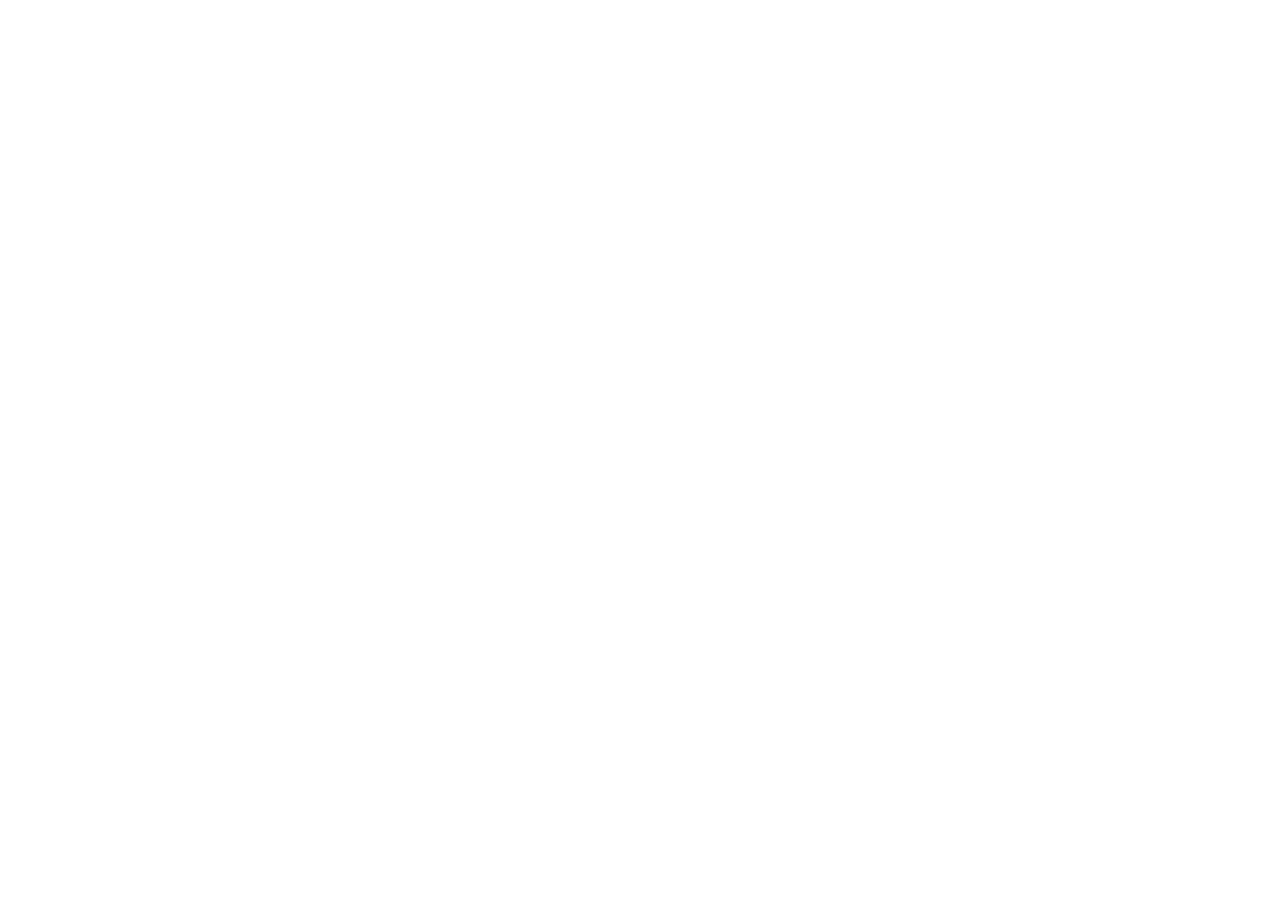
==== index.html @ 4332d3eb "first commit" ====
<!DOCTYPE html>
<html lang="en">
<head>
    <meta charset="UTF-8">
    <meta name="viewport" content="width=device-width, initial-scale=1.0">
    <meta http-equiv="X-UA-Compatible" content="ie=edge">
    <title>GitHub</title>
</head>
<body>
    
</body>
</html>
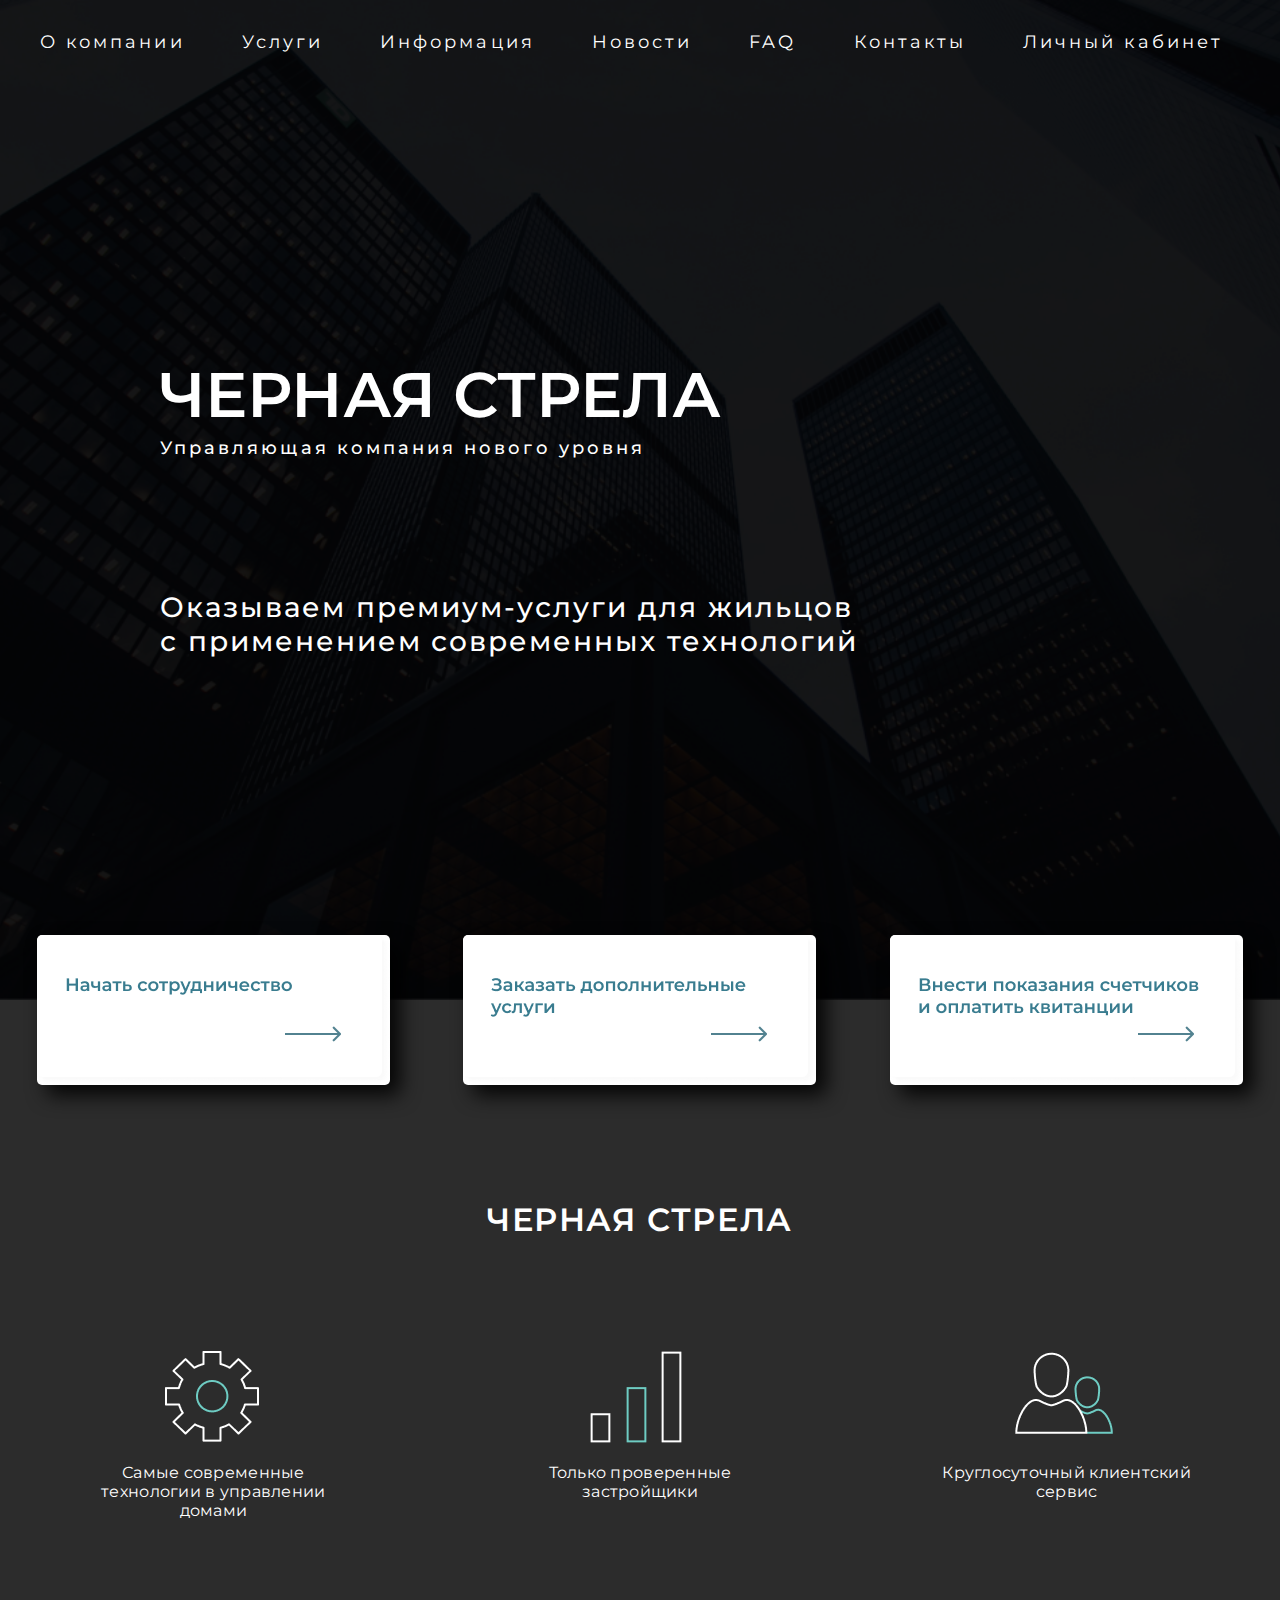
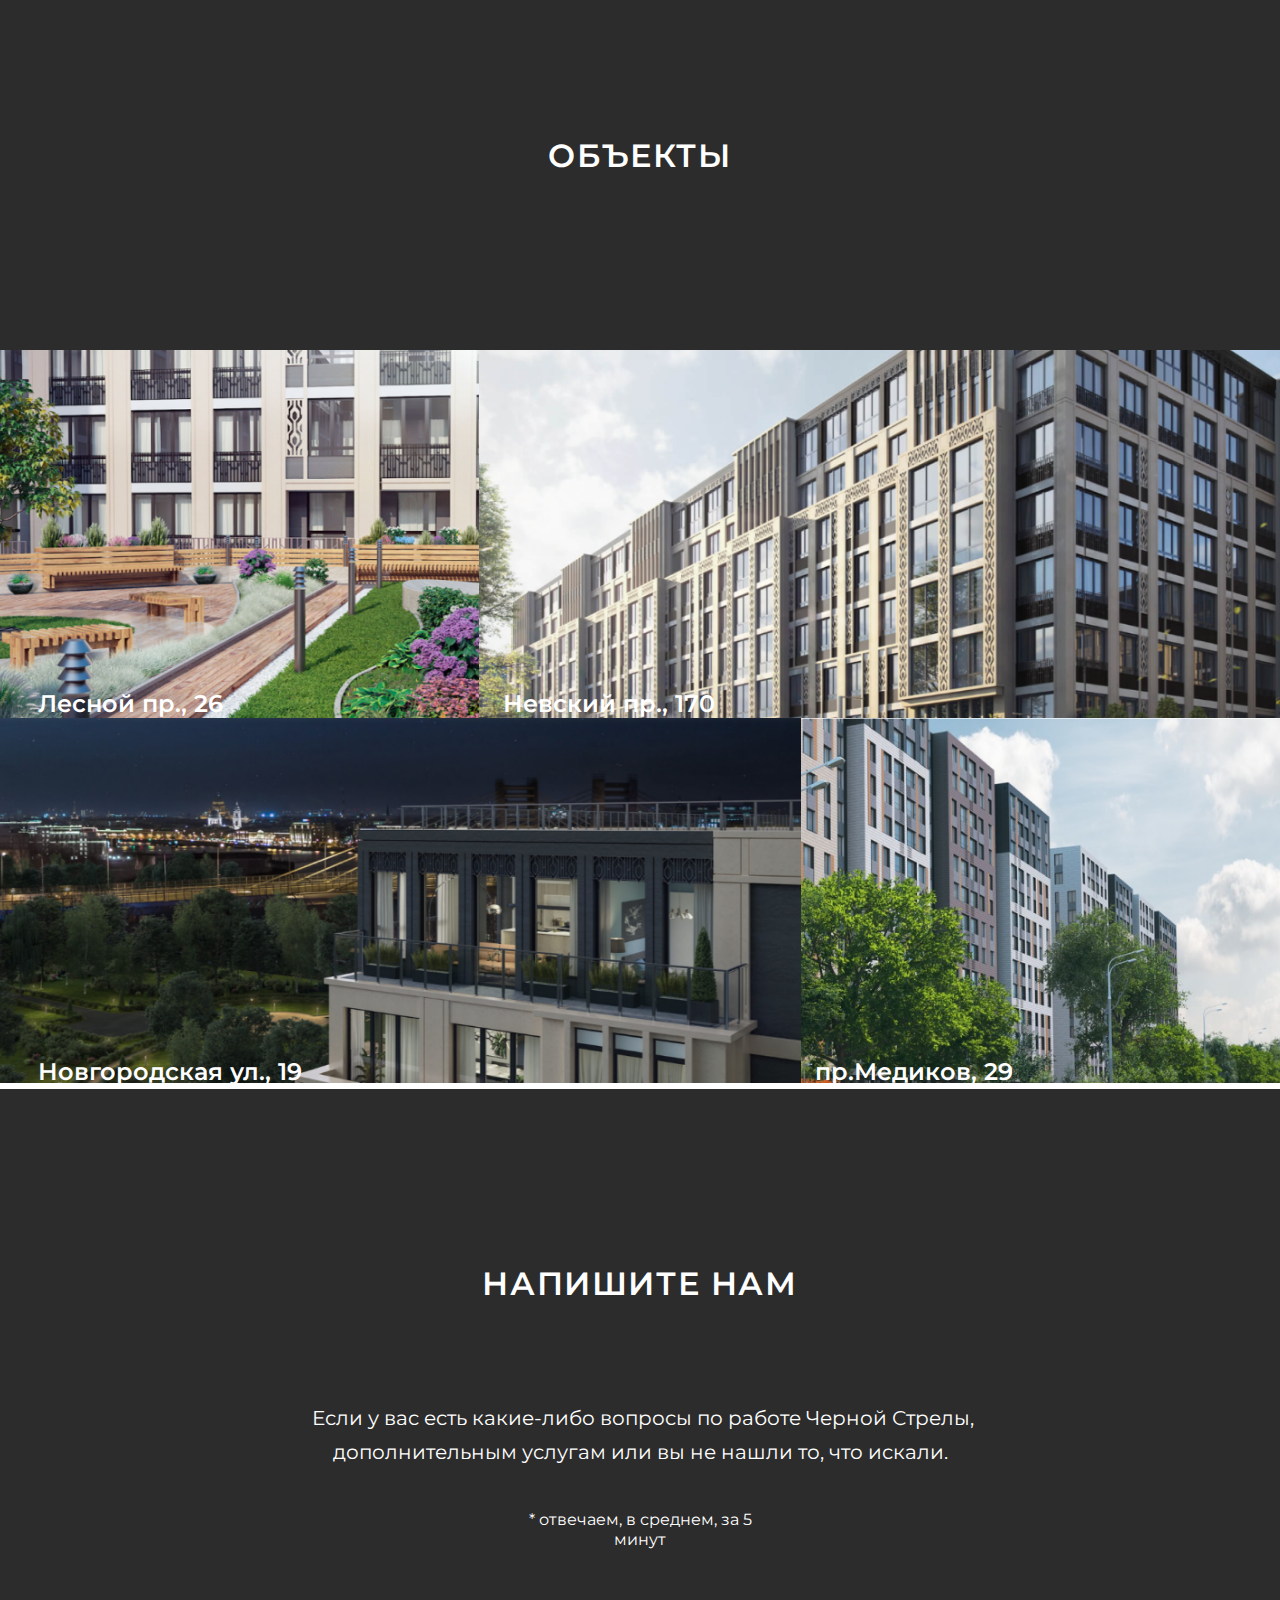
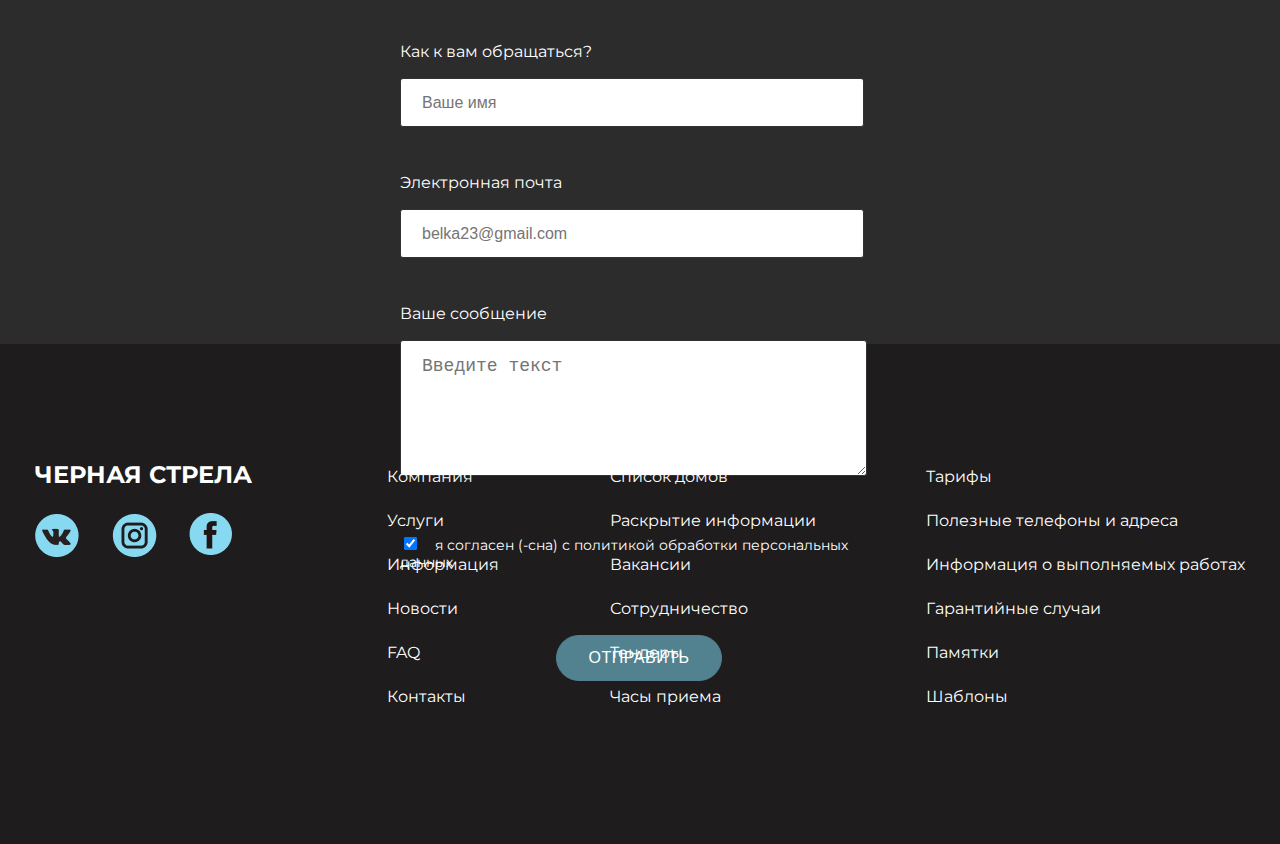
==== commit 7433917f: "7commit" ====
--- a/index.html
+++ b/index.html
@@ -1,12 +1,169 @@
 <!DOCTYPE html>
 <html lang="en">
 <head>
-    <meta charset="UTF-8">
-    <meta name="viewport" content="width=device-width, initial-scale=1.0">
-    <meta http-equiv="X-UA-Compatible" content="ie=edge">
-    <title>GitHub</title>
+	<meta charset="UTF-8">
+	<title>Black Arrow</title>
+	<link rel="stylesheet" href="css/main.css">
+	<link href="https://fonts.googleapis.com/css?family=Montserrat&display=swap" rel="stylesheet">
 </head>
 <body>
-    
+	<header>
+		<div class="darkview">	
+		<div class="wrapper">
+			<div class="top_row">	
+		<nav>
+			<ul class="navigate">
+				<li><a href="">О компании</a></li>
+				<li><a href="">Услуги</a></li>
+				<li><a href="">Информация</a></li>
+				<li><a href="">Новости</a></li>
+				<li><a href="">FAQ</a></li>
+				<li><a href="">Контакты</a></li>
+				<li><a href="">Личный кабинет</a></li>
+			</ul>
+		</nav>
+		   </div>
+		   <div class="main_info">
+		   <div class="heading">
+		   	<h1>черная стрела</h1>
+		   	<p>Управляющая компания нового уровня</p>
+		   </div>
+		   <div class="string">
+		   	<p>Оказываем премиум-услуги для жильцов <br>с применением современных технологий</p>
+		   </div>
+		   </div>
+        </div>
+        </div>
+	</header>
+	<div class="baseinfo">
+			    <div class="blockwrapp"> 		
+				<div class="infoblock">
+					<div class="box"><img src="img/pl 1.1.png" alt=""></div>
+				</div>
+				<div class="infoblock">
+					<div class="box"><img src="img/pl 1.2.png" alt=""></div>
+				</div>
+				<div class="infoblock">
+					<div class="box"><img src="img/pl 1.3.png" alt=""></div>
+				</div>
+				</div>
+		</div>
+    <section id="head_top">
+		<div class="wrapper">
+		<div class="info">
+			<h2>Черная стрела</h2>
+		</div>
+		<div class="icon">
+			<div class="icon_item">
+				<img src="img/tech.png" alt="">	
+			</div>
+			<div class="icon_item">
+				<img src="img/bar-graph.png" alt="">
+			</div>
+			<div class="icon_item">
+				<img src="img/friends-front.png" alt="">
+			</div>
+			</div>
+			<div class="row">
+			<div class="row_item">
+			<p>Самые современные технологии в управлении домами</p>
+			</div>
+			<div class="row_item">
+			<p>Только проверенные застройщики</p>
+			</div>
+			<div class="row_item">
+			<p>Круглосуточный клиентский сервис</p>
+			</div>
+		    </div>
+		 <div class="info">
+			<h2>Объекты</h2>
+		</div>
+		</div>
+	</section>
+	<section>
+
+			<div class="objecs_item">
+		<div class="objects">
+			<div class="small"><img src="img/1.png" alt=""></div>
+			<div class="big"><img src="img/2.png" alt=""></div>
+			<div class="big"><img src="img/3.png" alt=""></div>
+			<div class="small"><img src="img/4.png" alt=""></div>
+		</div>
+		<div class="objects_row">		
+			<p class="obj_item_1"><a href="#">Лесной пр., 26</a></p>
+			<p class="obj_item_2"><a href="#">Невский пр., 170</a></p>
+			<p class="obj_item_2"><a href="#">Новгородская ул., 19</a></p>
+		    <p class="obj_item_1"><a href="#">пр.Медиков, 29</a></p>
+		</div>
+		    </div>
+		 	
+	</section>
+     <section>
+     	<div class="form">
+     	<div class="info_form">
+			<h2>Напишите нам</h2>
+		</div>
+		<div class="string_form">
+			<p>Если у вас есть какие-либо вопросы по работе Черной Стрелы, дополнительным услугам или вы не нашли то, что искали.</p>
+		</div>
+		<div class="string_form_row">
+			<p>* отвечаем, в среднем, за 5 минут</p>
+		</div>
+		    <div class="formaction">
+     		<form action="">
+     		<p class="form_row">Как к вам обращаться?</p>	
+            <p><input type="login" placeholder="Ваше имя " class="form_input"></p>
+            <p class="form_row">Электронная почта</p>	
+            <p><input type="email" name="e_mail" placeholder="belka23@gmail.com" class="form_input"></p>
+            <p class="form_row">Ваше сообщение</p>
+            <p class="text_row"><textarea name="text" id="area " placeholder="Введите текст" cols="" rows=""></textarea> </p>
+             <p class="check_row"><input type="checkbox" checked name=""><span>я согласен (-сна) с политикой обработки персональных данных</span></p>
+             <p class="btn"><button><span>ОТПРАВИТЬ</span></button></p>
+     		</form>
+     		</div>
+     	</div>
+     </section>
+     <footer class="footer">
+     	<div class="left_sidebar">
+     		<div class="info_ft">
+			<h3>Черная стрела</h3>
+		    </div>
+            <div class="img_row">
+            	<img src="img/social.png" alt="">
+            </div>
+     	</div>
+        <div class="list_info">
+        	<ul>
+        		<li><a href="#">Компания</li></a>
+        		<li><a href="#">Услуги</li></a>
+        		<li><a href="#">Информация</li></a>
+        		<li><a href="#">Новости</li></a>
+        		<li><a href="#">FAQ</li></a>
+        		<li><a href="#">Контакты</li></a>
+        	</ul>
+        </div>
+        <div class="list_info">
+        	<ul>
+        		<li><a href="#">Список домов</li></a>
+        		<li><a href="#">Раскрытие информации</li></a>
+        		<li><a href="#">Вакансии </li></a>
+        		<li><a href="#">Сотрудничество</li></a>
+        		<li><a href="#">Тендеры</li></a>
+        		<li><a href="#">Часы приема</li></a>
+        	</ul>
+        </div>
+        <div class="list_info">
+        	<ul>
+        		<li><a href="#">Тарифы</li></a>
+        		<li><a href="#">Полезные телефоны и адреса</li></a>
+        		<li><a href="#">Информация о выполняемых работах</li></a>
+        		<li><a href="#">Гарантийные случаи</li></a>
+        		<li><a href="#">Памятки</li></a>
+        		<li><a href="#">Шаблоны</li></a>
+        	</ul>
+        </div>
+       
+
+     </footer>
 </body>
 </html>--- a/css/main.css
+++ b/css/main.css
@@ -0,0 +1,395 @@
+body {
+	padding: 0;
+	margin: 0;
+	font-family: Montserrat;
+}
+* {
+	box-sizing: border-box;
+}
+ header {
+	background: url( ../img/bgr1.png) no-repeat center top / cover;
+	padding-bottom: ; 
+
+}
+
+.darkview {
+	width: 100%;
+	height: 1000px;
+	background-color: rgba( 0,0, 0, .73);
+	z-index: 10000;
+}
+
+.wrapper {
+    width: 100%;
+	height: 950px;
+	z-index: -10;
+}
+
+.top_row {
+    width: 100%;
+	height: 20px;
+	padding-top: 15px;
+
+}
+.navigate {
+    display: flex; 
+
+}
+.navigate ul {
+
+}
+
+.navigate li {
+	float: left;
+	flex: auto;
+	list-style: none;
+}
+.navigate a {
+	color: #fff;
+	text-decoration: none;
+	font-size: 18px;
+	letter-spacing: 0.17em;
+}
+.navigate a:hover {
+	color: #87D9F1;
+}
+.main_info {
+	width: 990px;
+	padding-left: 160px;
+}
+.heading {
+	width: 100%;
+	height: 50px;
+	float: ;
+	margin-top: 350px;
+}
+ .heading h1 {
+	color: #fff;
+	font-style: normal;
+    font-weight: 600;
+    font-size: 63px;
+    line-height: 50px;
+    text-transform: uppercase;
+}
+.heading p {
+	color: #fff;
+	font-style: normal;
+    font-weight: 500;
+    font-size: 18px;
+    line-height: 22px;
+    margin-top: -25px;
+    letter-spacing: .17em;
+    
+}
+.string {
+    width: 100%;
+	float: ;
+	margin-top: 170px;
+}
+.string p {
+	color: #fff;
+	font-style: normal;
+    font-weight: 500;
+    font-size: 28px;
+    line-height: 34px;
+    letter-spacing: 0.07em;
+}
+#head_top {
+	background: #2c2c2c;
+}
+.info {
+	padding-top: 200px;
+	padding-bottom: 17px;
+}
+.info h2 {
+   color: #fff;
+   font-style: normal;
+   text-align: center;
+   font-weight: 600;
+   font-size: 32px;
+   line-height: 39px;
+   letter-spacing: 0.05em;
+   text-transform: uppercase;
+   margin: 0;
+}
+.icon, .row{
+	display: flex;	
+}
+.icon {
+	padding-top: 95px;
+	justify-content: space-around;
+}
+.row {
+	 justify-content: space-around;
+}
+
+.row_item p {
+	color: #fff;
+	text-align: center;
+	width: 260px;
+	letter-spacing: 0.017em;
+
+}
+
+.baseinfo {
+	width: 100%;
+	position: relative;	 
+}
+
+.blockwrapp {
+    width: 100%;
+    position: absolute;
+    top: -65px;
+    display: flex;
+    justify-content: space-around;
+    
+    
+}
+.infoblock {
+	width: 353px;
+	height: 150px;
+	box-shadow: 10px 10px 20px rgba(0,0,0,0.9);
+	background-color: #fff;
+	border-radius: 5px;
+    align-self: ;	
+}
+.box {
+	 flex: 1;
+     align-items:;	
+}
+.dark {
+	width: 100%;
+	height: ;
+	background-color: rgba( 0,0, 0, .63);
+	z-index: 20000;
+}
+.objecs_item{
+	width: 100%;
+	height: 100%;
+}
+.objects {
+    width: 100%;
+    display: flex;
+    flex-wrap: wrap;
+}
+.objects > div > img {
+	width: 100%;
+	height: 100%;
+    object-fit: cover;
+    
+}
+.objects > .small {
+	flex: 1 1 37.45%;
+}
+.objects > .big {
+	flex: 1 1 62.55%;
+}
+.objects_row {
+	margin-top: -32%;
+	margin-left: 3%;
+	display: flex;
+    flex-wrap: wrap;
+
+}
+.objects_row  > p {
+	margin-bottom: 26%;
+}
+.objects_row > .obj_item_1 {
+	flex: 1 1 37.45%;  
+
+}
+.objects_row > .obj_item_2 {
+	flex: 1 1 62.55%;    
+}
+.obj_item_1 a {
+	color: #fff;
+	font-style: normal;
+    font-weight: 600;
+    font-size: 24px;
+	text-decoration: none;
+
+}
+.obj_item_2 a {
+	color: #fff;
+	font-style: normal;
+    font-weight: 600;
+    font-size: 24px;
+	text-decoration: none;
+
+}
+.obj_item_1 a:hover {
+	color: #87D9F1;
+	font-size: 32px;
+}
+.obj_item_2 a:hover {
+	color: #87D9F1;
+	font-size: 32px;
+}
+.form {
+	margin-top: -25%;
+	width: 100%;
+	height: 95vh;
+	background-color: #2c2c2c;
+}
+.info_form {
+    padding-top: 175px;
+
+}
+.info_form h2 {
+   color: #fff;
+   font-style: normal;
+   text-align: center;
+   font-weight: 600;
+   font-size: 32px;
+   line-height: 39px;
+   letter-spacing: 0.05em;
+   text-transform: uppercase;
+   margin: 0;
+}
+.string_form {
+ width: 760px;
+ padding-top: 78px;
+ text-align: center;
+ text-indent: 5px;
+ margin: 0 auto;
+}
+.string_form p {
+  color: #fff;
+  font-style: normal;
+  font-size: 20px;
+  line-height: 34px; 
+} 
+.string_form_row {
+  width: 266px;	
+  padding-top: 5px;
+  text-align: center;
+  margin: 0 auto;
+}
+.string_form_row p {
+  color: #fff;
+  font-style: normal;
+  font-weight: normal;
+  font-size: 16px;
+  line-height: 20px;
+}
+.formaction {
+	width: 480px;
+	margin: 0 auto;
+	margin-top: 62px;
+}
+.form_input {
+	width: 464px; 
+	height: 49px;
+	background: #fff;
+    border: 1px solid #323232;
+    box-sizing: border-box;
+    border-radius: 3px;
+}
+.form_row {
+	padding-top: 30px;
+	color: #fff;
+	font-style: normal;
+    font-weight: normal;
+    font-size: 16px;
+    line-height: 20px;
+}
+.check_row {
+	padding-top: 38px;
+	color: #fff;
+	font-style: normal;
+    font-weight: normal;
+    font-size: 14px;
+    line-height: 17px;
+
+}
+.check_row span { 
+	padding-left: 15px;
+ }
+ input[placeholder] {
+ 	color: #828282;
+ 	padding-left: 21px;
+ 	font-style: normal;
+    font-weight: normal;
+    font-size: 16px;
+    line-height: 20px
+ }
+ textarea {
+ 	width: 467px;
+ 	height: 136px;
+ 	background: #fff;
+    border: 1px solid #323232;
+    box-sizing: border-box;
+    border-radius: 3px;
+ }
+  textarea[placeholder] {
+    color: #828282;
+ 	padding-left: 21px;
+ 	padding-top: 15px;
+ 	font-style: normal;
+    font-weight: normal;
+    font-size: 18px;
+    line-height: 20px;
+
+  }
+ .btn {
+ 	width: 168px;
+ 	margin-left: auto;
+ 	margin-right: auto;
+	margin-top: 64px;
+
+ }
+ button {
+ 	width: 166px;
+    height: 46px;
+    background: #528290;
+    border: 1px solid #528290;
+    border-radius: 30px;
+
+   }
+button > span {
+	color: #fff;
+	font-style: normal;
+    font-weight: normal;
+    font-size: 16px;
+    line-height: 20px;
+    letter-spacing: 0.03em;
+}
+.footer {
+	margin-top: px;
+	width: 100%;
+	height: 500px;
+	background-color: #1e1c1c;
+	display: flex;
+	justify-content: space-around;
+}
+.left_sidebar {
+    margin-top: 92px;
+}
+.
+.info_ft {
+
+}
+.info_ft h3 {
+	color: #fff;
+	font-style: normal;
+    font-weight: bold;
+    font-size: 24px;
+    line-height: 29px;
+    align-items: center;
+    text-transform: uppercase;
+}
+.list_info {
+	margin-top: 105px;
+}
+.list_info li {
+	list-style: none;
+	padding-bottom: 20px;
+}
+.list_info li a {
+	color: #fff;
+	font-style: normal;
+    font-weight: normal;
+    font-size: 16px;
+    line-height: 24px;
+    text-decoration: none;
+}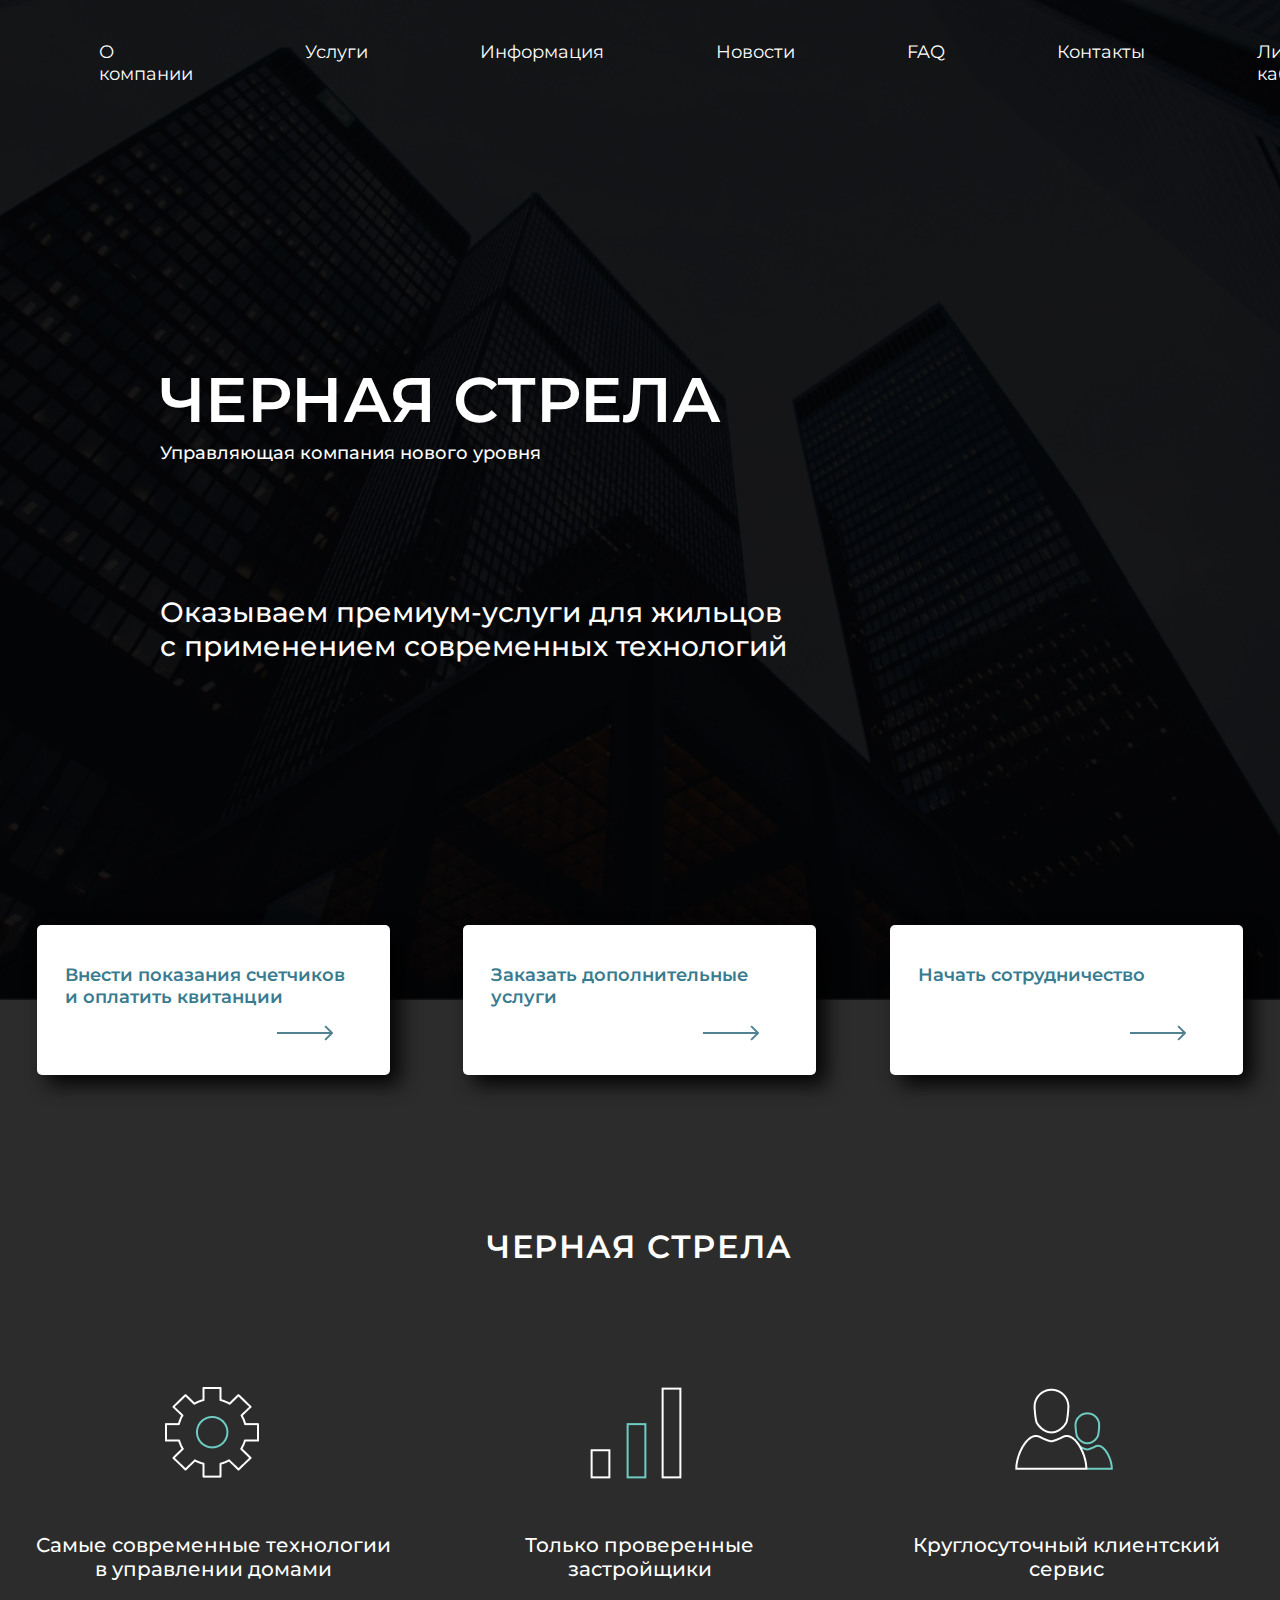
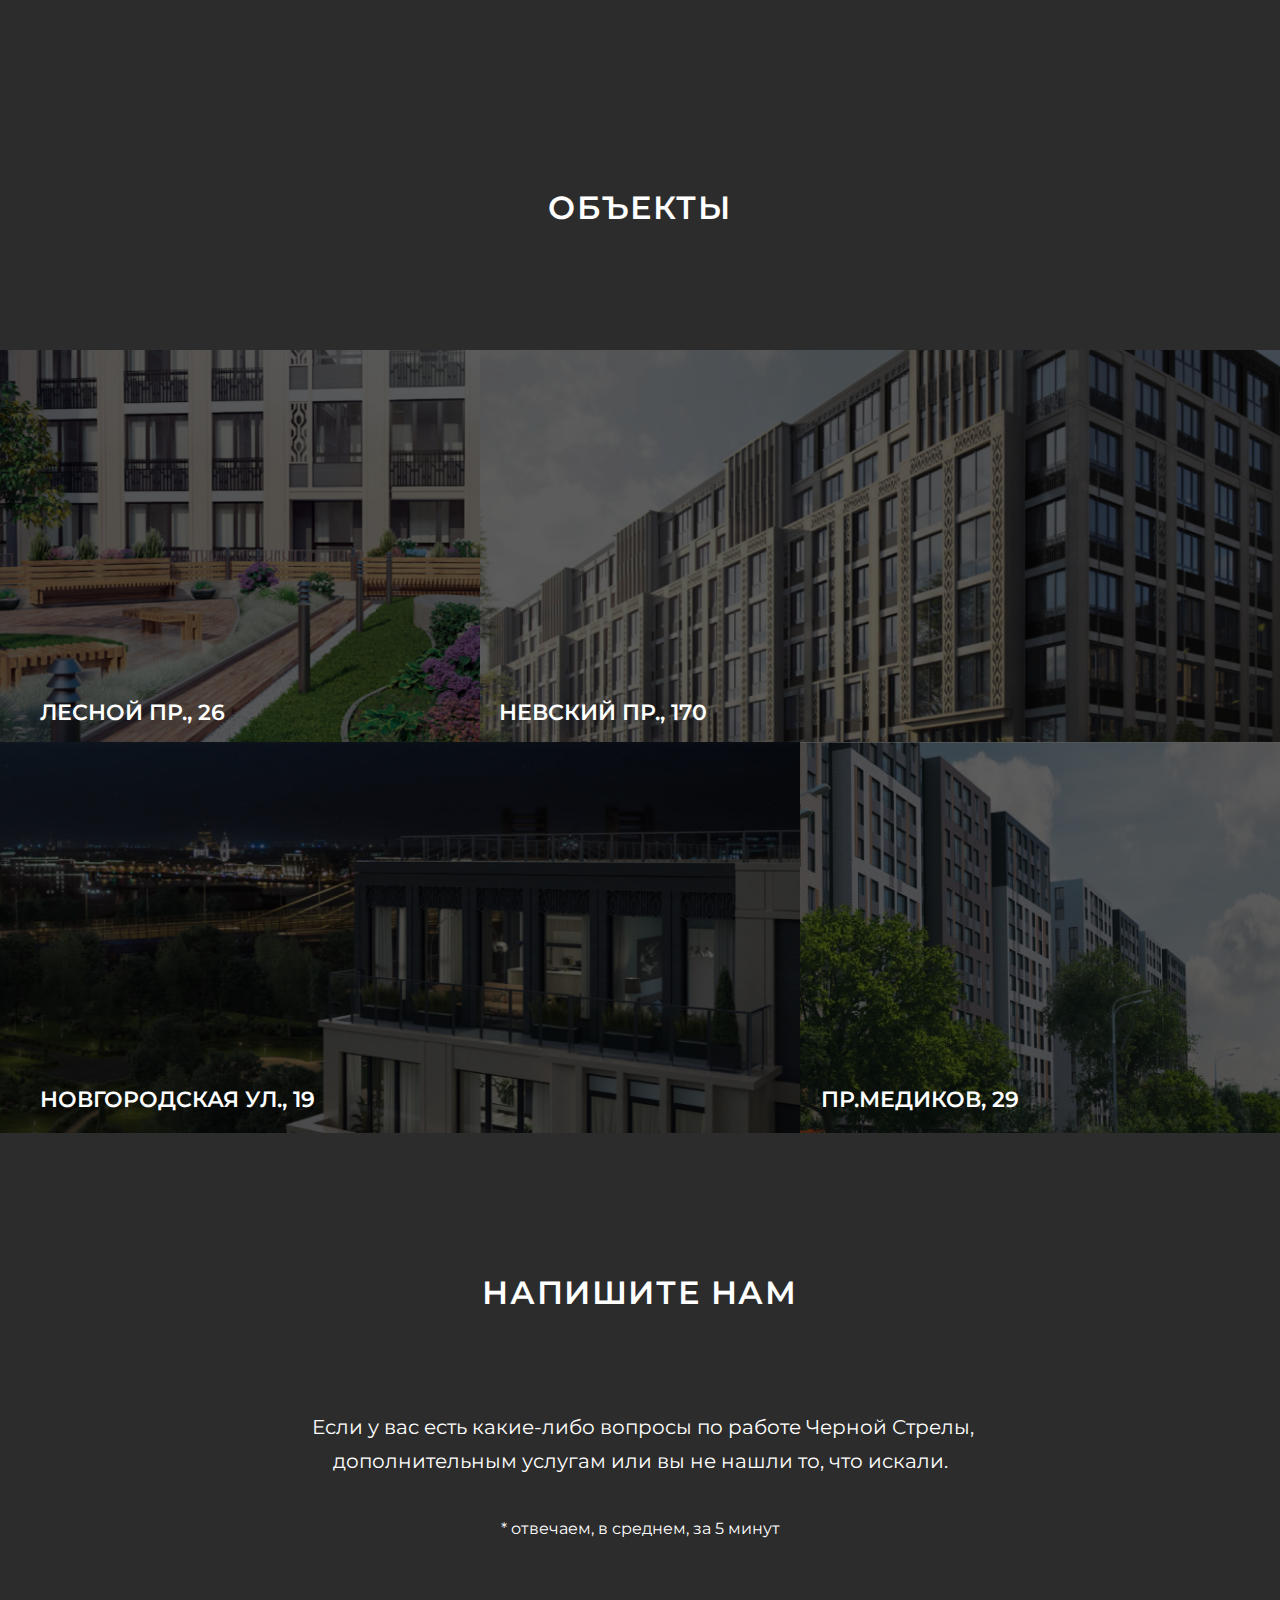
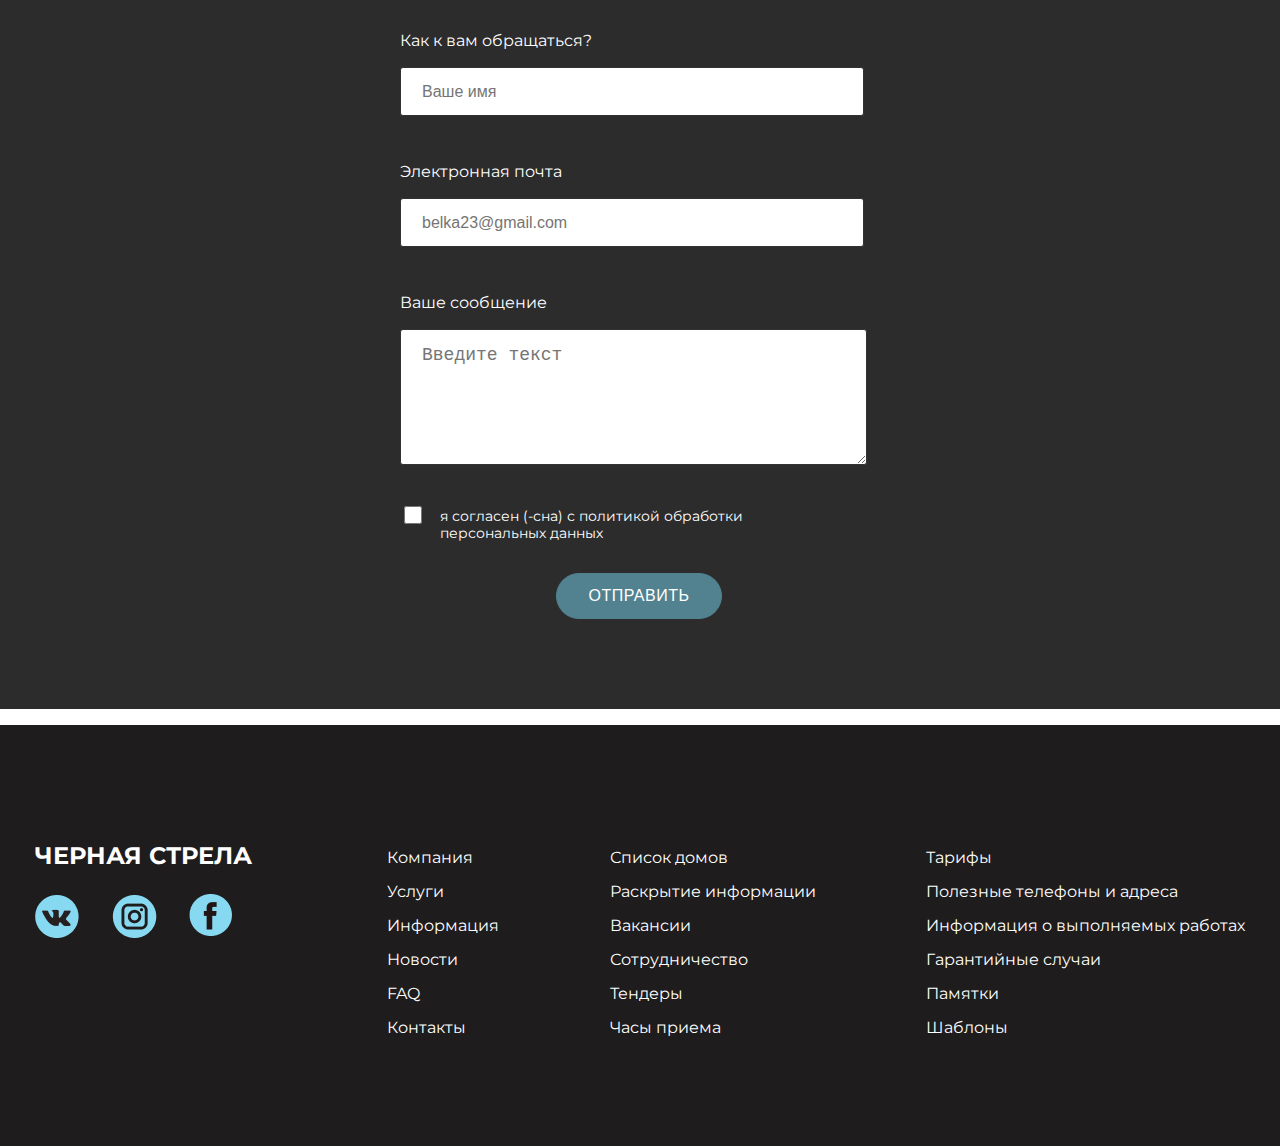
==== commit 9ec54dc6: "10 commit" ====
--- a/index.html
+++ b/index.html
@@ -11,17 +11,15 @@
 		<div class="darkview">	
 		<div class="wrapper">
 			<div class="top_row">	
-		<nav>
 			<ul class="navigate">
-				<li><a href="">О компании</a></li>
-				<li><a href="">Услуги</a></li>
-				<li><a href="">Информация</a></li>
-				<li><a href="">Новости</a></li>
-				<li><a href="">FAQ</a></li>
-				<li><a href="">Контакты</a></li>
-				<li><a href="">Личный кабинет</a></li>
+				<li class="nav_item"><a href="#">О компании</a></li>
+				<li class="nav_item"><a href="#">Услуги</a></li>
+				<li class="nav_item"><a href="#">Информация</a></li>
+				<li class="nav_item"><a href="#">Новости</a></li>
+				<li class="nav_item"><a href="#">FAQ</a></li>
+				<li class="nav_item"><a href="#">Контакты</a></li>
+				<li class="nav_item"><a href="#">Личный кабинет</a></li>
 			</ul>
-		</nav>
 		   </div>
 		   <div class="main_info">
 		   <div class="heading">
@@ -38,13 +36,19 @@
 	<div class="baseinfo">
 			    <div class="blockwrapp"> 		
 				<div class="infoblock">
-					<div class="box"><img src="img/pl 1.1.png" alt=""></div>
+					<div class="box"><span>Внести показания счетчиков и оплатить квитанции</span> <svg width="56" height="16" viewBox="0 0 56 16" fill="none" xmlns="http://www.w3.org/2000/svg">
+<path d="M55.7071 8.70711C56.0976 8.31659 56.0976 7.68342 55.7071 7.2929L49.3431 0.928937C48.9526 0.538412 48.3195 0.538412 47.9289 0.928936C47.5384 1.31946 47.5384 1.95263 47.9289 2.34315L53.5858 8L47.9289 13.6569C47.5384 14.0474 47.5384 14.6805 47.9289 15.0711C48.3195 15.4616 48.9526 15.4616 49.3431 15.0711L55.7071 8.70711ZM-8.74228e-08 9L55 9L55 7L8.74228e-08 7L-8.74228e-08 9Z" fill="#528290"/>
+</svg></div>
 				</div>
 				<div class="infoblock">
-					<div class="box"><img src="img/pl 1.2.png" alt=""></div>
+					<div class="box"><span>Заказать дополнительные услуги</span> <svg width="56" height="16" viewBox="0 0 56 16" fill="none" xmlns="http://www.w3.org/2000/svg">
+<path d="M55.7071 8.70711C56.0976 8.31659 56.0976 7.68342 55.7071 7.2929L49.3431 0.928937C48.9526 0.538412 48.3195 0.538412 47.9289 0.928936C47.5384 1.31946 47.5384 1.95263 47.9289 2.34315L53.5858 8L47.9289 13.6569C47.5384 14.0474 47.5384 14.6805 47.9289 15.0711C48.3195 15.4616 48.9526 15.4616 49.3431 15.0711L55.7071 8.70711ZM-8.74228e-08 9L55 9L55 7L8.74228e-08 7L-8.74228e-08 9Z" fill="#528290"/>
+</svg></div>
 				</div>
 				<div class="infoblock">
-					<div class="box"><img src="img/pl 1.3.png" alt=""></div>
+					<div class="box"><span>Начать сотрудничество</span> <svg width="56" height="16" viewBox="0 0 56 16" fill="none" xmlns="http://www.w3.org/2000/svg">
+<path d="M55.7071 8.70711C56.0976 8.31659 56.0976 7.68342 55.7071 7.2929L49.3431 0.928937C48.9526 0.538412 48.3195 0.538412 47.9289 0.928936C47.5384 1.31946 47.5384 1.95263 47.9289 2.34315L53.5858 8L47.9289 13.6569C47.5384 14.0474 47.5384 14.6805 47.9289 15.0711C48.3195 15.4616 48.9526 15.4616 49.3431 15.0711L55.7071 8.70711ZM-8.74228e-08 9L55 9L55 7L8.74228e-08 7L-8.74228e-08 9Z" fill="#528290"/>
+</svg></div>
 				</div>
 				</div>
 		</div>
@@ -75,28 +79,40 @@
 			<p>Круглосуточный клиентский сервис</p>
 			</div>
 		    </div>
-		 <div class="info">
+		 <div class="info_title">
 			<h2>Объекты</h2>
 		</div>
 		</div>
 	</section>
 	<section>
-
+           
 			<div class="objecs_item">
+			<div class="dark">
 		<div class="objects">
-			<div class="small"><img src="img/1.png" alt=""></div>
-			<div class="big"><img src="img/2.png" alt=""></div>
-			<div class="big"><img src="img/3.png" alt=""></div>
-			<div class="small"><img src="img/4.png" alt=""></div>
-		</div>
-		<div class="objects_row">		
-			<p class="obj_item_1"><a href="#">Лесной пр., 26</a></p>
-			<p class="obj_item_2"><a href="#">Невский пр., 170</a></p>
-			<p class="obj_item_2"><a href="#">Новгородская ул., 19</a></p>
-		    <p class="obj_item_1"><a href="#">пр.Медиков, 29</a></p>
+			<div class="item1"></div>
+			<div class="item2"></div>
+			<div class="item3"></div>
+			<div class="item4"></div>
 		</div>
 		    </div>
-		 	
+		   
+		   <div class="row_nv">
+		   <ul class="nvgate">
+		   	<li class="small"><a href="#">Лесной пр., 26 <svg class="" width="41" height="16" viewBox="0 0 41 16" fill="none" xmlns="http://www.w3.org/2000/svg">
+<path d="M40.7071 8.70711C41.0976 8.31659 41.0976 7.68342 40.7071 7.2929L34.3431 0.928936C33.9526 0.538412 33.3195 0.538412 32.9289 0.928936C32.5384 1.31946 32.5384 1.95263 32.9289 2.34315L38.5858 8L32.9289 13.6569C32.5384 14.0474 32.5384 14.6805 32.9289 15.0711C33.3195 15.4616 33.9526 15.4616 34.3431 15.0711L40.7071 8.70711ZM-1.20206e-07 9L40 9L40 7L1.20206e-07 7L-1.20206e-07 9Z" fill="#87D9F1"/>
+</svg></a></li>
+		   	<li class="big"><a href="#">Невский пр., 170 <svg class="" width="41" height="16" viewBox="0 0 41 16" fill="none" xmlns="http://www.w3.org/2000/svg">
+<path d="M40.7071 8.70711C41.0976 8.31659 41.0976 7.68342 40.7071 7.2929L34.3431 0.928936C33.9526 0.538412 33.3195 0.538412 32.9289 0.928936C32.5384 1.31946 32.5384 1.95263 32.9289 2.34315L38.5858 8L32.9289 13.6569C32.5384 14.0474 32.5384 14.6805 32.9289 15.0711C33.3195 15.4616 33.9526 15.4616 34.3431 15.0711L40.7071 8.70711ZM-1.20206e-07 9L40 9L40 7L1.20206e-07 7L-1.20206e-07 9Z" fill="#87D9F1"/>
+</svg></a></li>
+		   	<li class="big"><a href="#">Новгородская ул., 19 <svg class="" width="41" height="16" viewBox="0 0 41 16" fill="none" xmlns="http://www.w3.org/2000/svg">
+<path d="M40.7071 8.70711C41.0976 8.31659 41.0976 7.68342 40.7071 7.2929L34.3431 0.928936C33.9526 0.538412 33.3195 0.538412 32.9289 0.928936C32.5384 1.31946 32.5384 1.95263 32.9289 2.34315L38.5858 8L32.9289 13.6569C32.5384 14.0474 32.5384 14.6805 32.9289 15.0711C33.3195 15.4616 33.9526 15.4616 34.3431 15.0711L40.7071 8.70711ZM-1.20206e-07 9L40 9L40 7L1.20206e-07 7L-1.20206e-07 9Z" fill="#87D9F1"/>
+</svg></a></li>
+		   	<li class="small"><a href="#">пр.Медиков, 29</a> <svg class="" width="41" height="16" viewBox="0 0 41 16" fill="none" xmlns="http://www.w3.org/2000/svg">
+<path d="M40.7071 8.70711C41.0976 8.31659 41.0976 7.68342 40.7071 7.2929L34.3431 0.928936C33.9526 0.538412 33.3195 0.538412 32.9289 0.928936C32.5384 1.31946 32.5384 1.95263 32.9289 2.34315L38.5858 8L32.9289 13.6569C32.5384 14.0474 32.5384 14.6805 32.9289 15.0711C33.3195 15.4616 33.9526 15.4616 34.3431 15.0711L40.7071 8.70711ZM-1.20206e-07 9L40 9L40 7L1.20206e-07 7L-1.20206e-07 9Z" fill="#87D9F1"/>
+</svg></li>
+		   </ul>
+		   </div>
+		   </div>
 	</section>
      <section>
      	<div class="form">
@@ -117,13 +133,14 @@
             <p><input type="email" name="e_mail" placeholder="belka23@gmail.com" class="form_input"></p>
             <p class="form_row">Ваше сообщение</p>
             <p class="text_row"><textarea name="text" id="area " placeholder="Введите текст" cols="" rows=""></textarea> </p>
-             <p class="check_row"><input type="checkbox" checked name=""><span>я согласен (-сна) с политикой обработки персональных данных</span></p>
+             <p class="check_row"><input id="check" type="checkbox"><span>я согласен (-сна) с политикой обработки персональных данных</span></p>
              <p class="btn"><button><span>ОТПРАВИТЬ</span></button></p>
      		</form>
      		</div>
      	</div>
      </section>
-     <footer class="footer">
+     <footer >
+     	<div class="footer">
      	<div class="left_sidebar">
      		<div class="info_ft">
 			<h3>Черная стрела</h3>
@@ -162,8 +179,7 @@
         		<li><a href="#">Шаблоны</li></a>
         	</ul>
         </div>
-       
-
+       </div>
      </footer>
 </body>
 </html>--- a/css/main.css
+++ b/css/main.css
@@ -8,7 +8,6 @@
 }
  header {
 	background: url( ../img/bgr1.png) no-repeat center top / cover;
-	padding-bottom: ; 
 
 }
 
@@ -27,28 +26,27 @@
 
 .top_row {
     width: 100%;
-	height: 20px;
-	padding-top: 15px;
-
+    height: 20px;
+	padding-top: 25px;
 }
 .navigate {
     display: flex; 
-
-}
-.navigate ul {
-
+    flex-wrap: nowrap;
+    justify-content: center;
+}
+.nav_item {
+	flex: ;
 }
 
 .navigate li {
-	float: left;
-	flex: auto;
 	list-style: none;
+    padding-left: 7em;
 }
 .navigate a {
 	color: #fff;
 	text-decoration: none;
 	font-size: 18px;
-	letter-spacing: 0.17em;
+	display: block;
 }
 .navigate a:hover {
 	color: #87D9F1;
@@ -60,7 +58,6 @@
 .heading {
 	width: 100%;
 	height: 50px;
-	float: ;
 	margin-top: 350px;
 }
  .heading h1 {
@@ -78,12 +75,10 @@
     font-size: 18px;
     line-height: 22px;
     margin-top: -25px;
-    letter-spacing: .17em;
     
 }
 .string {
     width: 100%;
-	float: ;
 	margin-top: 170px;
 }
 .string p {
@@ -92,14 +87,13 @@
     font-weight: 500;
     font-size: 28px;
     line-height: 34px;
-    letter-spacing: 0.07em;
+    
 }
 #head_top {
 	background: #2c2c2c;
 }
 .info {
 	padding-top: 200px;
-	padding-bottom: 17px;
 }
 .info h2 {
    color: #fff;
@@ -110,7 +104,6 @@
    line-height: 39px;
    letter-spacing: 0.05em;
    text-transform: uppercase;
-   margin: 0;
 }
 .icon, .row{
 	display: flex;	
@@ -122,13 +115,30 @@
 .row {
 	 justify-content: space-around;
 }
-
+.row_item {
+	width: 360px;
+	padding-top: 30px;
+}
 .row_item p {
 	color: #fff;
 	text-align: center;
-	width: 260px;
-	letter-spacing: 0.017em;
-
+	font-weight: 500;
+    font-size: 20px;
+    line-height: 24px;
+
+}
+.info_title {
+	padding-top: 160px;
+}
+.info_title h2 {
+   color: #fff;
+   font-style: normal;
+   text-align: center;
+   font-weight: 600;
+   font-size: 32px;
+   line-height: 39px;
+   letter-spacing: 0.05em;
+   text-transform: uppercase;
 }
 
 .baseinfo {
@@ -139,10 +149,9 @@
 .blockwrapp {
     width: 100%;
     position: absolute;
-    top: -65px;
+    top: -75px;
     display: flex;
     justify-content: space-around;
-    
     
 }
 .infoblock {
@@ -151,88 +160,134 @@
 	box-shadow: 10px 10px 20px rgba(0,0,0,0.9);
 	background-color: #fff;
 	border-radius: 5px;
-    align-self: ;	
+    
+
 }
 .box {
-	 flex: 1;
-     align-items:;	
+	 flex: 1;  	
+}
+.box span {
+	display: block;
+	width: 310px;
+	height: 40px;
+	color: #397C8F;
+	text-align: center;
+	font-style: normal;
+    font-weight: 600;
+    font-size: 18px;
+    line-height: 22px;
+    padding-top: 39px;
+    padding-left: 28px;
+    text-align: left;
+}
+.box svg {
+	display: ;
+	margin-top: 60px;
+    margin-left: 240px;
 }
 .dark {
 	width: 100%;
-	height: ;
+	height: 100%;
 	background-color: rgba( 0,0, 0, .63);
-	z-index: 20000;
+	z-index: 1;
 }
 .objecs_item{
 	width: 100%;
-	height: 100%;
+	position: relative;
 }
 .objects {
-    width: 100%;
+	height: 87vh;
     display: flex;
     flex-wrap: wrap;
 }
-.objects > div > img {
+
+.objects a {
+	margin-top: 450px;
+    color: #0ff;
+    font-weight: 600;
+	text-decoration: none;
+	font-size: 22px;
+	text-transform: uppercase;
+	z-index: 10000;
+}
+
+.item1, .item4 {
+	flex: 37.5%;
+	z-index: -20;
+}
+.item2, .item3 {
+	flex: 62.5%;
+	 z-index: -20;
+}
+.item1 {
+	background: url( ../img/1.png) no-repeat center / cover;
+}
+.item2 {
+	background: url( ../img/2.png) no-repeat center / cover;
+}
+.item3 {
+	background: url( ../img/3.png) no-repeat center / cover;
+}
+.item4 {
+	background: url( ../img/4.png) no-repeat center / cover;
+}
+.row_nv {
+	
+    position: relative;
+    
+}
+.nvgate {
+	width: 100%;
+	position: absolute;
+    top: -50vh;
+	height: 86vh;
+	display: flex;
+	flex-wrap: wrap;
+}
+.small {
+	flex: 37%;
+}
+.small svg {
+	margin-left: 25px;
+	visibility: hidden;
+}
+.big {
+	flex: 63%;
+}
+.big svg {
+	margin-left: 25px;
+	visibility: hidden;
+}
+.nvgate li {
+    float: left;
+	list-style: none;
+}
+.nvgate a {
+	color: #fff;
+	font-weight: 600;
+	text-decoration: none;
+	font-size: 22px;
+    text-transform: uppercase;
+}
+.nvgate a:hover {
+	color: #87D9F1;
+	font-size: 34px;
+    
+
+} 
+.small:hover svg {
+	visibility: visible;
+} 
+.big:hover svg {
+	visibility: visible;
+} 
+.form {
 	width: 100%;
 	height: 100%;
-    object-fit: cover;
-    
-}
-.objects > .small {
-	flex: 1 1 37.45%;
-}
-.objects > .big {
-	flex: 1 1 62.55%;
-}
-.objects_row {
-	margin-top: -32%;
-	margin-left: 3%;
-	display: flex;
-    flex-wrap: wrap;
-
-}
-.objects_row  > p {
-	margin-bottom: 26%;
-}
-.objects_row > .obj_item_1 {
-	flex: 1 1 37.45%;  
-
-}
-.objects_row > .obj_item_2 {
-	flex: 1 1 62.55%;    
-}
-.obj_item_1 a {
-	color: #fff;
-	font-style: normal;
-    font-weight: 600;
-    font-size: 24px;
-	text-decoration: none;
-
-}
-.obj_item_2 a {
-	color: #fff;
-	font-style: normal;
-    font-weight: 600;
-    font-size: 24px;
-	text-decoration: none;
-
-}
-.obj_item_1 a:hover {
-	color: #87D9F1;
-	font-size: 32px;
-}
-.obj_item_2 a:hover {
-	color: #87D9F1;
-	font-size: 32px;
-}
-.form {
-	margin-top: -25%;
-	width: 100%;
-	height: 95vh;
 	background-color: #2c2c2c;
 }
 .info_form {
-    padding-top: 175px;
+    padding-top: 140px;
 
 }
 .info_form h2 {
@@ -260,7 +315,7 @@
   line-height: 34px; 
 } 
 .string_form_row {
-  width: 266px;	
+  width: 280px;	
   padding-top: 5px;
   text-align: center;
   margin: 0 auto;
@@ -294,16 +349,19 @@
     line-height: 20px;
 }
 .check_row {
-	padding-top: 38px;
+	padding-top: 18px;
 	color: #fff;
 	font-style: normal;
     font-weight: normal;
     font-size: 14px;
     line-height: 17px;
-
+    text-align: left;
 }
 .check_row span { 
-	padding-left: 15px;
+	display: block;
+	width: 450px;
+	margin-top: -20px;
+	padding-left: 40px;
  }
  input[placeholder] {
  	color: #828282;
@@ -312,6 +370,13 @@
     font-weight: normal;
     font-size: 16px;
     line-height: 20px
+ }
+    #check {
+     width: 18px;
+     height: 18px;
+     background: #fff;
+     border-radius: 2px; 
+
  }
  textarea {
  	width: 467px;
@@ -335,8 +400,8 @@
  	width: 168px;
  	margin-left: auto;
  	margin-right: auto;
-	margin-top: 64px;
-
+	padding-bottom: 90px;
+    padding-top: 15px;
  }
  button {
  	width: 166px;
@@ -355,9 +420,8 @@
     letter-spacing: 0.03em;
 }
 .footer {
-	margin-top: px;
-	width: 100%;
-	height: 500px;
+	width: 100%;
+	height: auto;
 	background-color: #1e1c1c;
 	display: flex;
 	justify-content: space-around;
@@ -365,9 +429,9 @@
 .left_sidebar {
     margin-top: 92px;
 }
-.
+
 .info_ft {
-
+	margin-top: 20px;
 }
 .info_ft h3 {
 	color: #fff;
@@ -379,11 +443,12 @@
     text-transform: uppercase;
 }
 .list_info {
-	margin-top: 105px;
+	padding-top: 105px;
+	padding-bottom: 80px;
 }
 .list_info li {
 	list-style: none;
-	padding-bottom: 20px;
+	padding-bottom: 10px;
 }
 .list_info li a {
 	color: #fff;
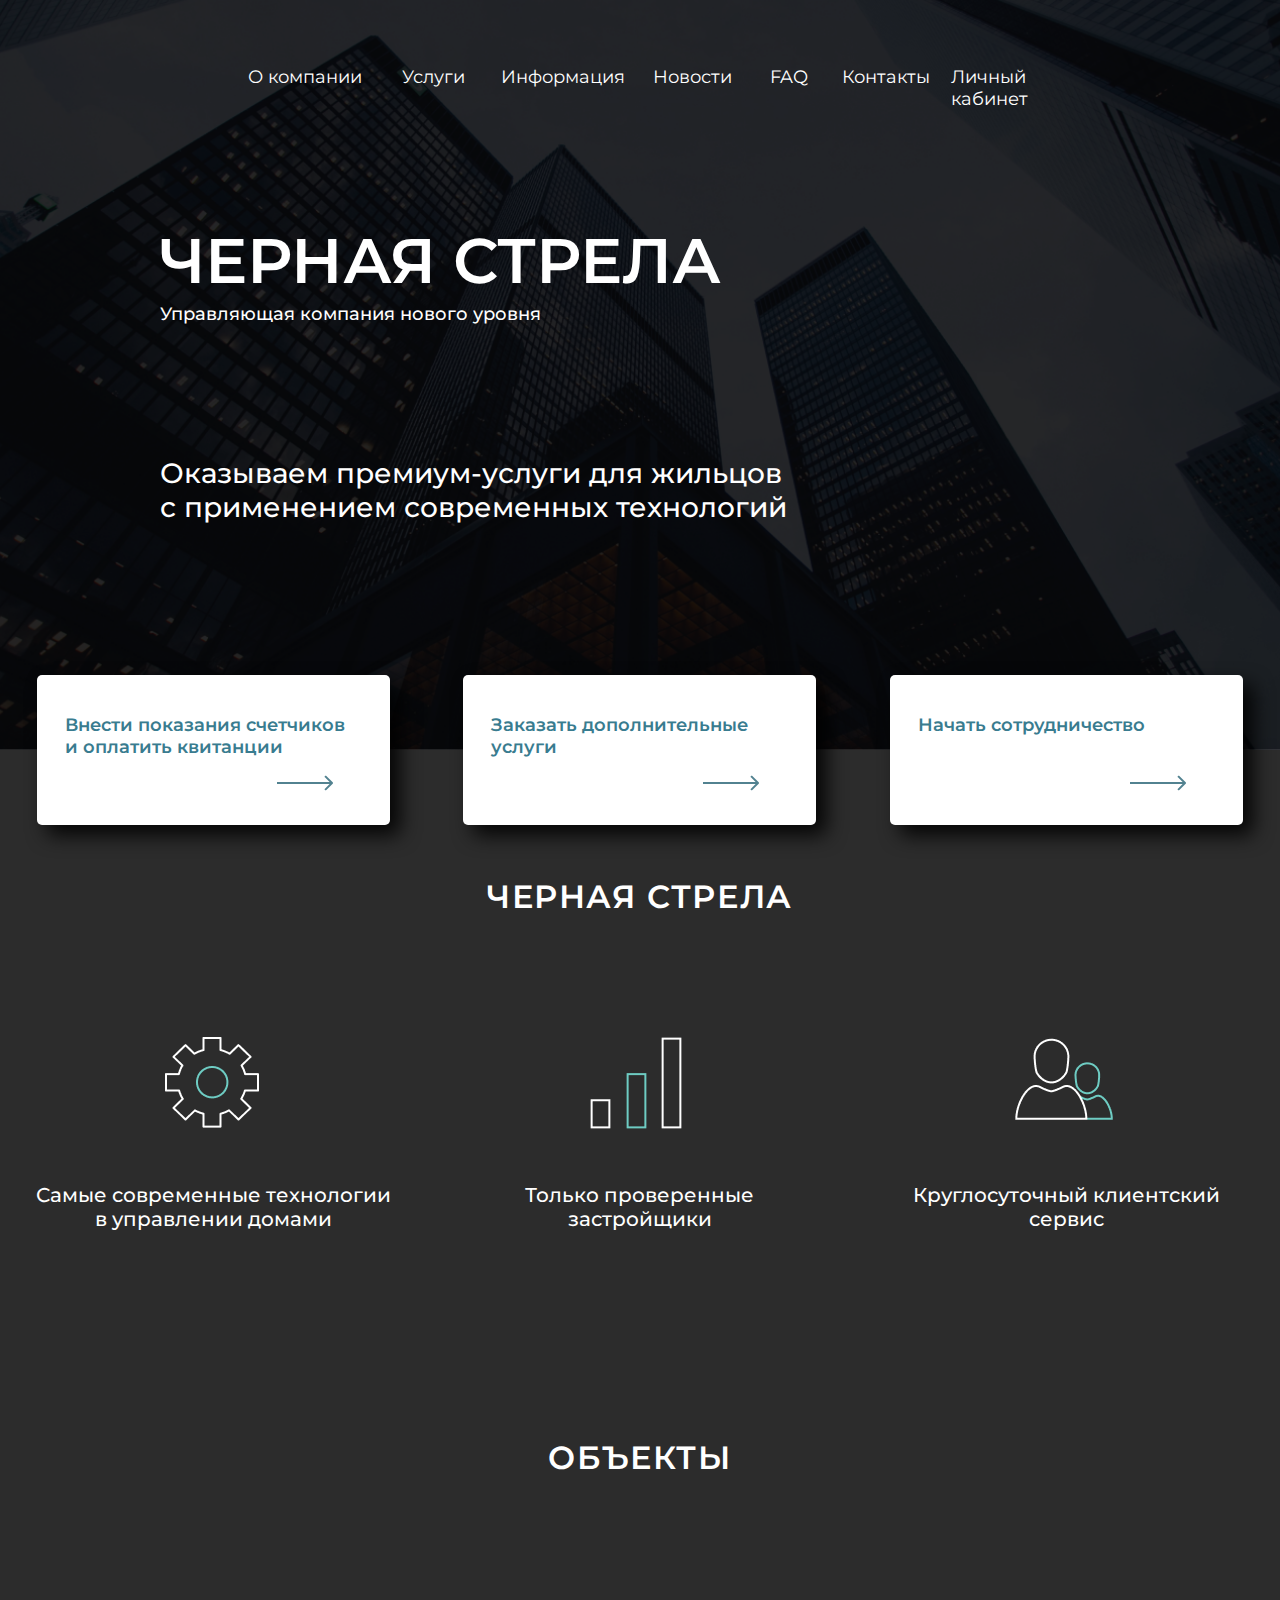
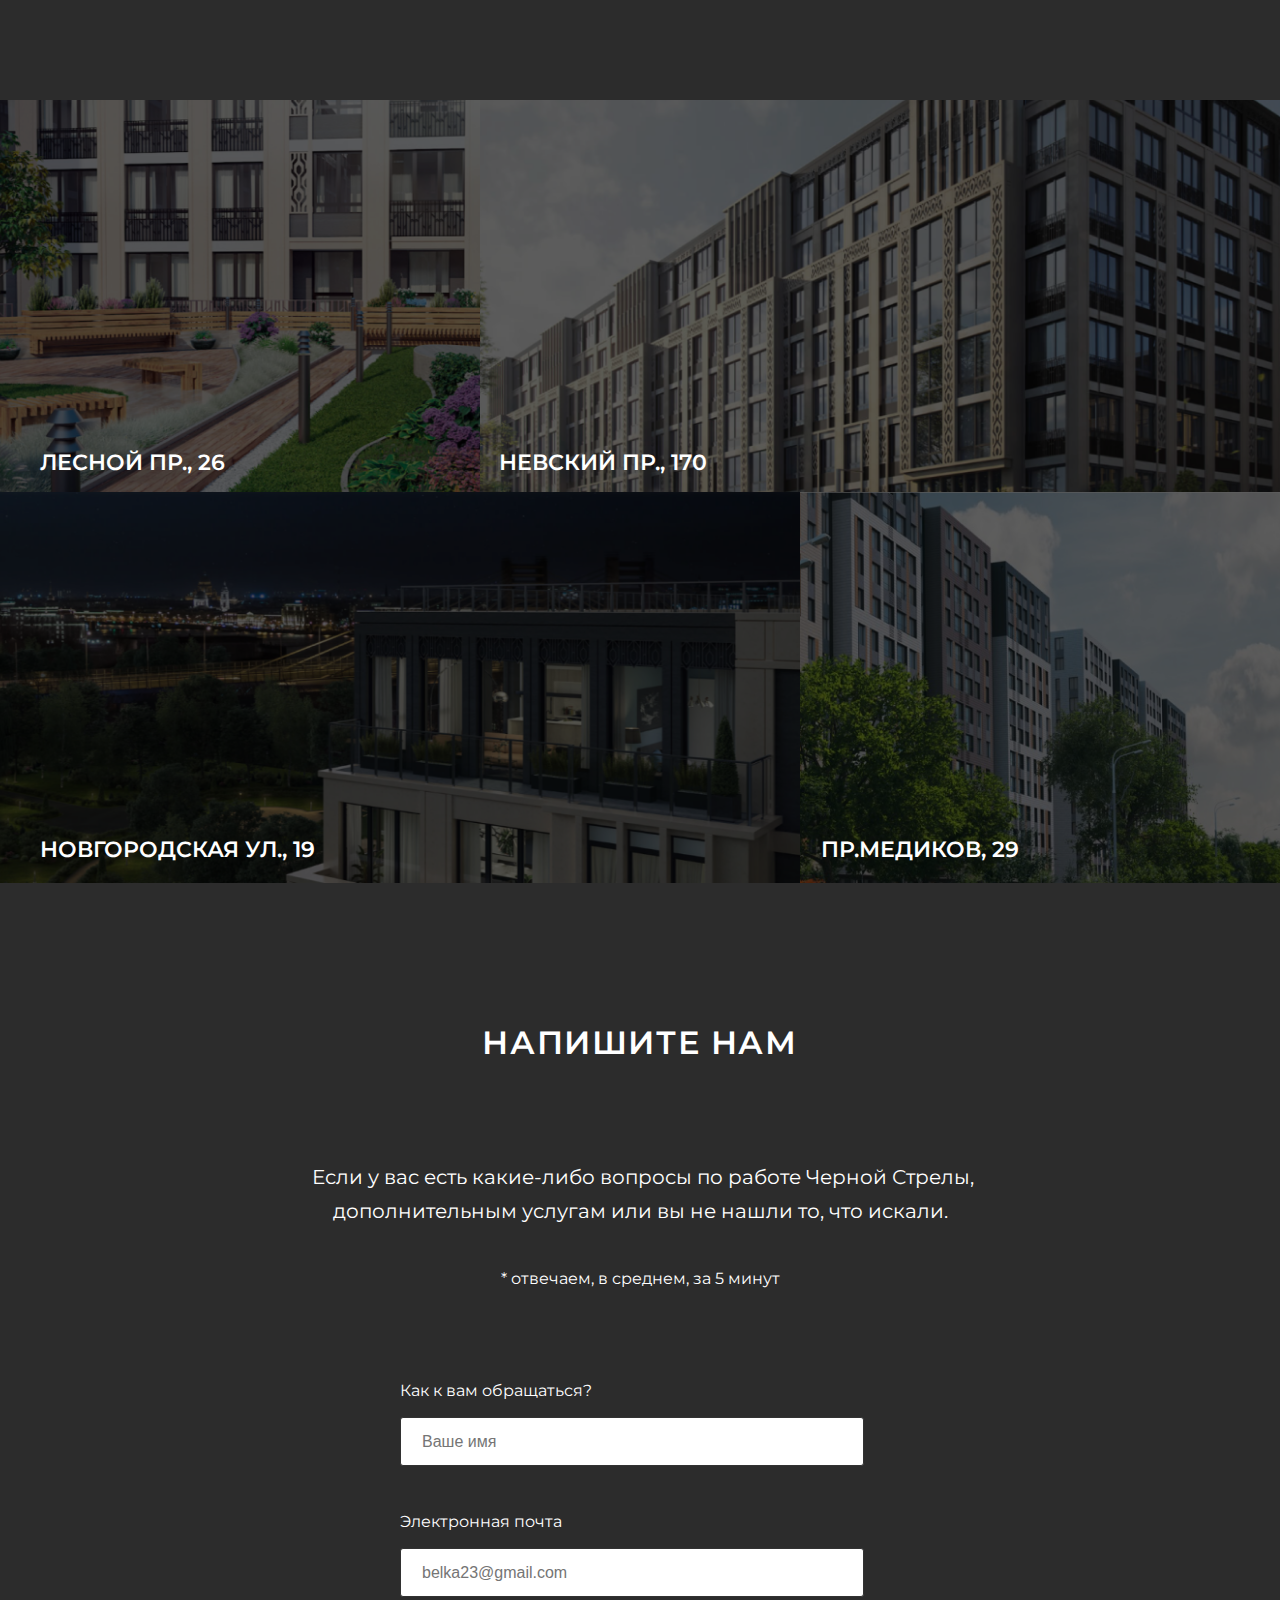
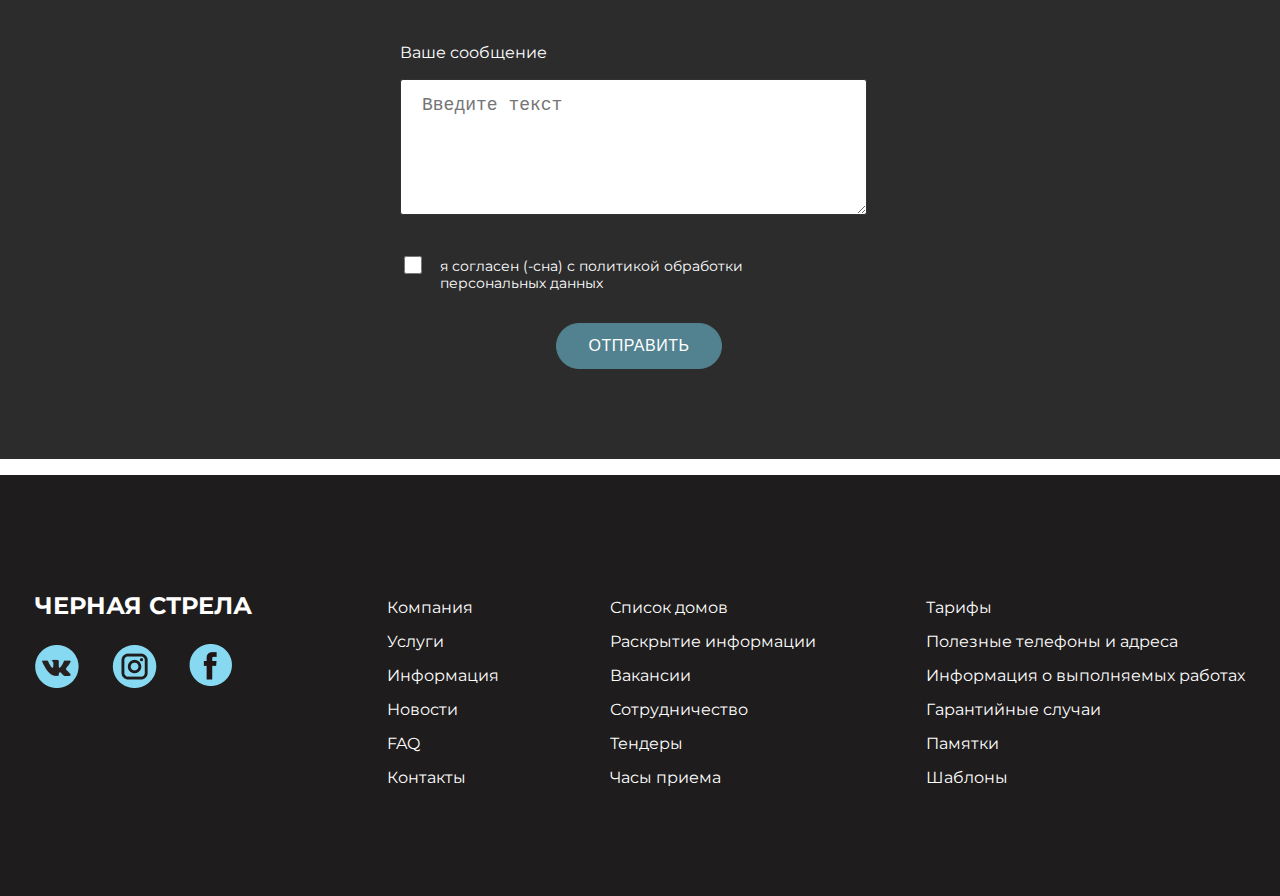
==== commit 6b9d8053: "10commit" ====
--- a/index.html
+++ b/index.html
@@ -7,20 +7,30 @@
 	<link href="https://fonts.googleapis.com/css?family=Montserrat&display=swap" rel="stylesheet">
 </head>
 <body>
-	<header>
+	<header class="head">
+		<div class="wrapper">
 		<div class="darkview">	
-		<div class="wrapper">
-			<div class="top_row">	
-			<ul class="navigate">
+			  <nav class="navigate">	
+			<ul>
 				<li class="nav_item"><a href="#">О компании</a></li>
 				<li class="nav_item"><a href="#">Услуги</a></li>
 				<li class="nav_item"><a href="#">Информация</a></li>
 				<li class="nav_item"><a href="#">Новости</a></li>
-				<li class="nav_item"><a href="#">FAQ</a></li>
+				<li style="flex:1" class="nav_item"><a href="#">FAQ</a></li>
 				<li class="nav_item"><a href="#">Контакты</a></li>
 				<li class="nav_item"><a href="#">Личный кабинет</a></li>
 			</ul>
-		   </div>
+				</nav>
+				<nav>
+				<div class="burger">	
+                      <span></span>
+                      <span></span>
+                      <span></span>
+                <div class="burger_title">черная стрела</div>
+                <div class="icon_small"><img  width="31px" height="34px" src="img/icon.png" alt=""></div>
+                 </div>	
+				</nav>
+		   <div class="smallhead">Управляющая компания нового уровня</div>
 		   <div class="main_info">
 		   <div class="heading">
 		   	<h1>черная стрела</h1>
@@ -31,7 +41,18 @@
 		   </div>
 		   </div>
         </div>
-        </div>
+        
+        <div class="small_info">
+			<div class="s_block">
+				<div class="s_box"><span>Внести показания счетчиков и оплатить квитанции</span></div>
+			</div>
+            <div class="s_block">
+				<div class="s_box"><span>Заказать дополнительные услуги</span></div>
+			</div>
+			<div class="s_block">
+				<div class="s_box"><span>Начать сотрудничество</span></div>
+			</div>
+			</div>
 	</header>
 	<div class="baseinfo">
 			    <div class="blockwrapp"> 		
@@ -53,7 +74,7 @@
 				</div>
 		</div>
     <section id="head_top">
-		<div class="wrapper">
+		<div class="wrapp">
 		<div class="info">
 			<h2>Черная стрела</h2>
 		</div>
@@ -82,20 +103,57 @@
 		 <div class="info_title">
 			<h2>Объекты</h2>
 		</div>
+		</div>
+		<div class="smallwrapper">
+			<div class="s_header"><h3>Черная стрела</h3></div>
+			<div class="s_top">
+			<div class="s_icon"><img src="img/tech.png" alt=""></div>
+			<div class="st_icon">Самые современные технологии в управлении домами</div>
+			</div>
+			<div class="s_top">
+			<div class="s_icon"><img src="img/bar-graph.png" alt=""></div>
+			<div class="st_icon">Только проверенные застройщики</div>
+			</div>
+			<div class="s_top">
+			<div class="s_icon"><img src="img/friends-front.png" alt=""></div>
+			<div class="st_icon">Круглосуточный клиентский сервис</div>
+			</div>
+			<div class="s_header"><h3>Объекты</h3></div>
 		</div>
 	</section>
 	<section>
            
 			<div class="objecs_item">
+				
 			<div class="dark">
+               <div class="s_objects_item">
+		        	<div class="s_item1">1</div> 
+                    <div class="s_item2">2</div>  
+                    <div class="s_item3">3</div>  
+		        </div>
+		        <div class="s_row_nv">
+		        	<ul class="s_nvgate">
+		        		<li><a href="">Лесной пр., 26</a></li>
+		        		<a href="#"><svg  class="arrow" width="41" height="16" viewBox="0 0 41 16" fill="none" xmlns="http://www.w3.org/2000/svg">
+<path d="M40.7071 8.70711C41.0976 8.31659 41.0976 7.68342 40.7071 7.2929L34.3431 0.928936C33.9526 0.538412 33.3195 0.538412 32.9289 0.928936C32.5384 1.31946 32.5384 1.95263 32.9289 2.34315L38.5858 8L32.9289 13.6569C32.5384 14.0474 32.5384 14.6805 32.9289 15.0711C33.3195 15.4616 33.9526 15.4616 34.3431 15.0711L40.7071 8.70711ZM-1.20206e-07 9L40 9L40 7L1.20206e-07 7L-1.20206e-07 9Z" fill="white"/>
+</svg></a>
+		        		<li><a href="">Невский пр., 170</a></li>
+		        		<a href="#"><svg class="arrow" width="41" height="16" viewBox="0 0 41 16" fill="none" xmlns="http://www.w3.org/2000/svg">
+<path d="M40.7071 8.70711C41.0976 8.31659 41.0976 7.68342 40.7071 7.2929L34.3431 0.928936C33.9526 0.538412 33.3195 0.538412 32.9289 0.928936C32.5384 1.31946 32.5384 1.95263 32.9289 2.34315L38.5858 8L32.9289 13.6569C32.5384 14.0474 32.5384 14.6805 32.9289 15.0711C33.3195 15.4616 33.9526 15.4616 34.3431 15.0711L40.7071 8.70711ZM-1.20206e-07 9L40 9L40 7L1.20206e-07 7L-1.20206e-07 9Z" fill="white"/>
+</svg></a>
+		        		<li><a href="">Новгородская ул., 19</a></li>
+		        		<a href="#"><svg class="arrow" width="41" height="16" viewBox="0 0 41 16" fill="none" xmlns="http://www.w3.org/2000/svg">
+<path d="M40.7071 8.70711C41.0976 8.31659 41.0976 7.68342 40.7071 7.2929L34.3431 0.928936C33.9526 0.538412 33.3195 0.538412 32.9289 0.928936C32.5384 1.31946 32.5384 1.95263 32.9289 2.34315L38.5858 8L32.9289 13.6569C32.5384 14.0474 32.5384 14.6805 32.9289 15.0711C33.3195 15.4616 33.9526 15.4616 34.3431 15.0711L40.7071 8.70711ZM-1.20206e-07 9L40 9L40 7L1.20206e-07 7L-1.20206e-07 9Z" fill="white"/>
+</svg></a>
+		        	</ul>
+		        </div>
+				<div class="f_objects">
 		<div class="objects">
 			<div class="item1"></div>
 			<div class="item2"></div>
 			<div class="item3"></div>
 			<div class="item4"></div>
-		</div>
-		    </div>
-		   
+		</div>	   
 		   <div class="row_nv">
 		   <ul class="nvgate">
 		   	<li class="small"><a href="#">Лесной пр., 26 <svg class="" width="41" height="16" viewBox="0 0 41 16" fill="none" xmlns="http://www.w3.org/2000/svg">
@@ -111,11 +169,15 @@
 <path d="M40.7071 8.70711C41.0976 8.31659 41.0976 7.68342 40.7071 7.2929L34.3431 0.928936C33.9526 0.538412 33.3195 0.538412 32.9289 0.928936C32.5384 1.31946 32.5384 1.95263 32.9289 2.34315L38.5858 8L32.9289 13.6569C32.5384 14.0474 32.5384 14.6805 32.9289 15.0711C33.3195 15.4616 33.9526 15.4616 34.3431 15.0711L40.7071 8.70711ZM-1.20206e-07 9L40 9L40 7L1.20206e-07 7L-1.20206e-07 9Z" fill="#87D9F1"/>
 </svg></li>
 		   </ul>
+		        </div>
+		        </div>
+
 		   </div>
 		   </div>
 	</section>
      <section>
      	<div class="form">
+     		<div class="f_form">
      	<div class="info_form">
 			<h2>Напишите нам</h2>
 		</div>
@@ -136,6 +198,26 @@
              <p class="check_row"><input id="check" type="checkbox"><span>я согласен (-сна) с политикой обработки персональных данных</span></p>
              <p class="btn"><button><span>ОТПРАВИТЬ</span></button></p>
      		</form>
+     		</div>
+     		</div>
+     		 <div class="s_form">
+     			<div class="s_info_form">
+			    <h2>Напишите нам</h2> 
+		        </div>
+                <div class="s_string_form">
+			    <p>Если у вас есть вопросы по работе Черной Стрелы</p>
+		        </div>
+		        <div class="s_formaction">
+     		    <form action="">
+     		    <p class="s_form_row">Как к вам обращаться?</p>	
+                <p><input type="login" placeholder="Ваше имя " class="s_form_input"></p>
+                <p class="s_form_row">Электронная почта</p>	
+                <p><input type="email" name="e_mail" placeholder="belka23@gmail.com" class="s_form_input"></p>
+                <p class="s_form_row">Ваше сообщение</p>
+                <p class="s_text_row"><textarea name="text" id="area " placeholder="Введите текст" cols="" rows=""></textarea> </p>
+                <p class="s_btn"><button><span>ОТПРАВИТЬ</span></button></p>
+     		    </form>
+     		    </div>
      		</div>
      	</div>
      </section>
@@ -180,6 +262,40 @@
         	</ul>
         </div>
        </div>
-     </footer>
+       </div>
+        <div class="s_footer">
+       	<div class="s_left_sidebar">
+     		<div class="s_info_ft">
+			<h3>Черная стрела</h3>
+		    <p>8-931-55-76-99</p>
+           </div>
+     	</div>
+        <div class="s_list_info">
+        	<ul class="s_list">
+        		<li><a href="#">Компания</li></a>
+        		<li><a href="#">Услуги</li></a>
+        		<li><a href="#">Информация</li></a>
+        		<li><a href="#">Новости</li></a>
+        		<li><a href="#">FAQ</li></a>
+        		<li><a href="#">Контакты</li></a>
+        		<li><a href="#">Тарифы</li></a>
+        	</ul>
+        	<ul class="s_list">
+        		<li><a href="#">Список домов</li></a>
+        		<li><a href="#">Раскрытие информации</li></a>
+        		<li><a href="#">Вакансии </li></a>
+        		<li><a href="#">Сотрудничество</li></a>
+        		<li><a href="#">Тендеры</li></a>
+        		<li><a href="#">Часы приема</li></a>
+        		<li><a href="#">Памятки</li></a>
+        	</ul>
+        	</div>
+       
+        	<div class="s_img_row">
+            	<img src="img/social.png" alt="">
+            </div>
+        </div>
+     </footer> 
+     </div>            
 </body>
 </html>--- a/css/main.css
+++ b/css/main.css
@@ -7,46 +7,46 @@
 	box-sizing: border-box;
 }
  header {
+	
+
+}
+.head {
+	width: 100%;
+	height: 750px;
 	background: url( ../img/bgr1.png) no-repeat center top / cover;
-
-}
-
+}
 .darkview {
-	width: 100%;
-	height: 1000px;
-	background-color: rgba( 0,0, 0, .73);
-	z-index: 10000;
+	padding-top: 50px;
+	width: 100%;
+	height: 750px;
+	background-color: rgba( 0,0, 0, .53);
+	z-index: 1;
 }
 
 .wrapper {
     width: 100%;
-	height: 950px;
-	z-index: -10;
-}
-
-.top_row {
-    width: 100%;
-    height: 20px;
-	padding-top: 25px;
-}
+}
+
 .navigate {
-    display: flex; 
-    flex-wrap: nowrap;
-    justify-content: center;
-}
-.nav_item {
-	flex: ;
-}
-
-.navigate li {
+	width: 100%;
+	height: 20px;
+	padding-right: 200px;
+	padding-left: 200px;
+}
+.navigate ul {
+	display: flex;
+	justify-content: flex-end;
+}
+.navigate ul li {
+	flex: 2;
 	list-style: none;
-    padding-left: 7em;
+    display: flex;
+	justify-content: center;
 }
 .navigate a {
 	color: #fff;
 	text-decoration: none;
 	font-size: 18px;
-	display: block;
 }
 .navigate a:hover {
 	color: #87D9F1;
@@ -58,7 +58,7 @@
 .heading {
 	width: 100%;
 	height: 50px;
-	margin-top: 350px;
+	margin-top: 150px;
 }
  .heading h1 {
 	color: #fff;
@@ -92,8 +92,13 @@
 #head_top {
 	background: #2c2c2c;
 }
+.wrapp {
+    width: 100%;
+	height: 950px;
+	z-index: -10;
+}
 .info {
-	padding-top: 200px;
+	padding-top: 100px;
 }
 .info h2 {
    color: #fff;
@@ -232,8 +237,7 @@
 	background: url( ../img/4.png) no-repeat center / cover;
 }
 .row_nv {
-	
-    position: relative;
+	 position: relative;
     
 }
 .nvgate {
@@ -457,4 +461,356 @@
     font-size: 16px;
     line-height: 24px;
     text-decoration: none;
+}
+.burger {
+	display: none;
+}
+.smallhead {
+	display: none;
+} 
+.small_info {
+	display: none;
+}
+.smallwrapper{
+	display: none;
+}
+.s_objects_item {
+	display: none;
+}
+.s_row_nv {
+	display: none;
+}
+.s_form {
+	display: none;
+}
+.s_footer {
+	display: none;
+}
+@media (max-width: 575.98px){
+   .blockwrapp {
+   	display: none;
+   } 
+   .navigate {
+   	display: none;
+   } 
+  
+.main_info {
+	display: none;
+} 
+.wrapp {
+	display: none;
+}
+.f_objects {
+	display: none;
+}
+.f_form {
+	display: none;
+}
+.footer {
+	display: none;
+}
+.burger {
+   display: inline-block;
+   margin-left: 20px;
+} 
+  header {
+	background: url( ../img/bgr1.png) no-repeat center;
+
+}
+.darkview {
+	width: 100%;
+	height: 750px;
+	background-color: rgba( 0,0, 0, .53);
+	z-index: 1;
+}
+.burger > span {
+	width: 50px;
+	border: 1.5px solid #fff;
+	border-radius: 2px;
+	background-color: #fff;
+	display: block;
+	margin-bottom: 8px; 
+}
+.burger_title {
+	color: #fff;
+	font-style: normal;
+    font-weight: 600;
+    font-size: 25px;
+    line-height: 30px;
+    display: flex;
+    align-items: center;
+    letter-spacing: 0.02em;
+    text-transform: uppercase;
+    margin-left: 60px;
+    margin-top: -35px;
+}
+.icon_small {
+	display: flex;
+	margin-left: 400px;
+    margin-top: -37px;
+}
+.smallhead {
+	display: flex;
+	width: 380px;
+	color: #fff;
+	font-style: normal;
+    font-weight: 600;
+    font-size: 36px;
+    line-height: 44px;
+    margin-top: 60px;
+    margin-left: 60px;
+} 
+
+.small_info {
+	display: flex;
+	position: absolute;
+    width: 100%;
+	top: 340px;
+	flex-direction: column;
+	justify-content: space-between;
+	align-items: center;
+    
+}
+.s_block {
+	width: 374px;
+    height: 74px;
+    background-color: #528290;
+    border-radius:48px;
+    text-align: center;
+    margin-bottom: 2rem;
+    
+}
+.s_box {
+	flex: 1;
+}
+.s_box span {
+	display: block;
+	color: #fff;
+	font-style: normal;
+    font-weight: 600;
+    font-size: 20px;
+    line-height: 24px;
+    padding: 20px;
+}
+.s_header {
+	margin-top: 50px;
+}
+.s_header h3 {
+	color: #fff;
+	font-style: normal;
+    font-weight: 600;
+    font-size: 32px;
+    line-height: 39px;
+    letter-spacing: 0.05em;
+    text-transform: uppercase;
+}
+.smallwrapper {
+	display: flex;
+	flex-direction: column;
+	align-items: center;
+	padding-bottom: 72px;
+
+}
+.s_top {
+	height: 100%;
+	display: flex;
+	flex-direction: column;
+	align-items: center;
+	padding-top: 50px;
+}
+.s_icon {
+	flex: 1;
+}
+.st_icon {
+	flex: 1;
+	color: #fff;
+	width: 356px;
+	margin-top: 20px;
+	font-style: normal;
+    font-weight: 500;
+    font-size: 20px;
+    line-height: 24px;
+    text-align: center;
+}
+.s_objects_item {
+	height: 82vh;
+	display: flex;
+	flex-direction: column;
+	align-items: center;
+	
+}
+.s_item1 {
+
+	background: url( ../img/1.png) no-repeat center;
+}
+.s_item2 {
+	background: url( ../img/2.png) no-repeat center;
+}
+.s_item3 {
+	background: url( ../img/3.png) no-repeat center;
+}
+.s_item1, .s_item2, .s_item3 {
+	flex: 1;
+	width: 545px;
+	height: 405px;
+	z-index: -30;
+}
+.s_row_nv {
+	position: absolute;
+	top: -5vh;
+	left: 16%;
+	height: 88vh;
+	display: flex;
+	justify-content: space-around;
+	flex-direction: column;
+	text-align: right;
+	align-items: ;
+}
+.s_nvgate li {
+   list-style: none;
+   padding-top: 23vh;
+}
+.s_nvgate a {
+	color: #fff;
+	text-decoration: none;
+	font-style: normal;
+    font-weight: 600;
+    font-size: 28px;
+    line-height: 34px;
+    text-transform: uppercase;
+}
+ .arrow {
+	margin-top: 10px;
+}
+.s_form {
+	width: 100%;
+	display: flex;
+	align-items: center;
+	flex-direction: column;
+}
+
+.s_info_form { 
+   width: 100%;
+   margin-top: 63px;
+}
+.s_info_form h2 {
+  color: #fff;
+  font-style: normal;
+  font-weight: 600;
+  font-size: 32px;
+  line-height: 39px;
+  letter-spacing: 0.05em;
+  text-transform: uppercase;
+  text-align: center;
+}
+.s_string_form {
+	margin-top: 20px;
+	width: 300px;
+}
+.s_string_form p {
+	color: #fff;
+	font-style: normal;
+    font-weight: normal;
+    font-size: 22px;
+    line-height: 28px;
+    text-align: center;
+}
+.s_formaction {
+	margin-top: 30px;
+}
+ .s_form_row {
+ 	padding-top: 25px;
+ 	color: #fff;
+ 	font-style: normal;
+    font-weight: normal;
+    font-size: 20px;
+    line-height: 24px;
+ }
+ .s_form_input {
+ 	width: 375px; 
+	height: 49px;
+	background: #fff;
+    border: 1px solid #323232;
+    box-sizing: border-box;
+    border-radius: 3px;
+ }
+ .s_text_row textarea {
+ 	width: 375px;
+ 	height: 136px;
+ 	background: #fff;
+    border: 1px solid #323232;
+    box-sizing: border-box;
+    border-radius: 3px;
+ }
+ .s_btn {
+ 	width: 274px;
+ 	margin-left: auto;
+ 	margin-right: auto;
+	padding-bottom: 80px;
+    padding-top: 30px;
+ }
+ .s_btn button {
+     width: 271px;
+     height: 62px;
+     background: #528290;
+     border: 1px solid #528290;
+     border-radius: 30px;
+ }
+ .s_btn button span {
+ 	color: #fff;
+ 	font-style: normal;
+    font-weight: 500;
+    font-size: 20px;
+    line-height: 24px;
+    letter-spacing: 0.05em;
+ }
+ .s_footer {
+	height: auto;
+	background-color: #1e1c1c;
+	padding-left: 20px;
+	display: flex;
+	align-items: left;
+	flex-direction: column;
+}
+.s_left_sidebar {
+	margin-top: 30px;
+}
+.s_info_ft h3 {
+    color: #fff;
+    font-style: normal;
+    font-weight: bold;
+    font-size: 24px;
+    line-height: 29px;
+    text-transform: uppercase;
+}
+.s_info_ft p {
+   color: #87D9F1;
+   font-style: normal; 
+   font-weight: 500;
+   font-size: 24px;
+   line-height: 29px;
+   text-transform: uppercase;
+}
+.s_list_info {
+	margin-left: -3vh;
+}
+.s_list {
+	display: inline-block;
+}
+.s_list_info li {
+	list-style: none;
+	padding-bottom: 10px;
+}
+.s_list_info li a {
+	color: #fff;
+	font-style: normal;
+    font-weight: normal;
+    font-size: 16px;
+    line-height: 24px;
+    text-decoration: none;
+}
+.s_img_row {
+	margin-top: 15px;
+	margin-bottom: 25px;
+}
 }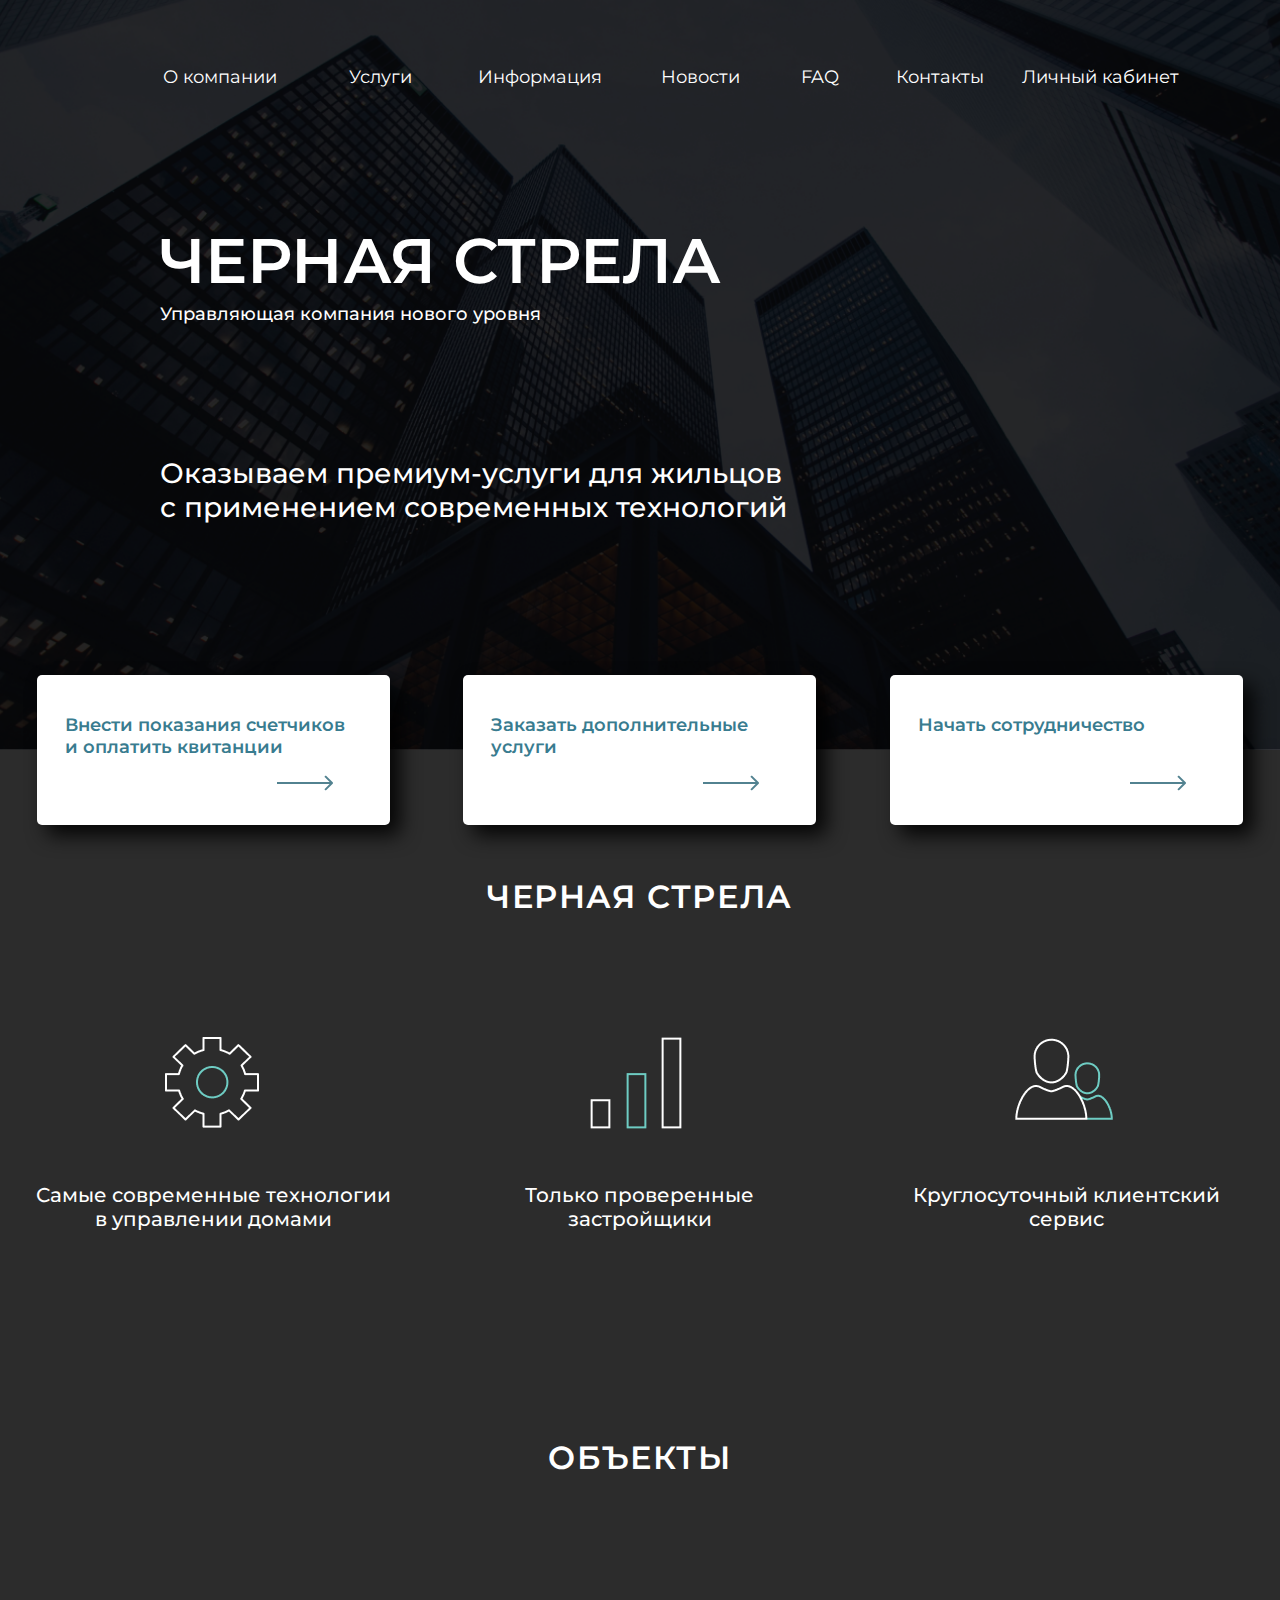
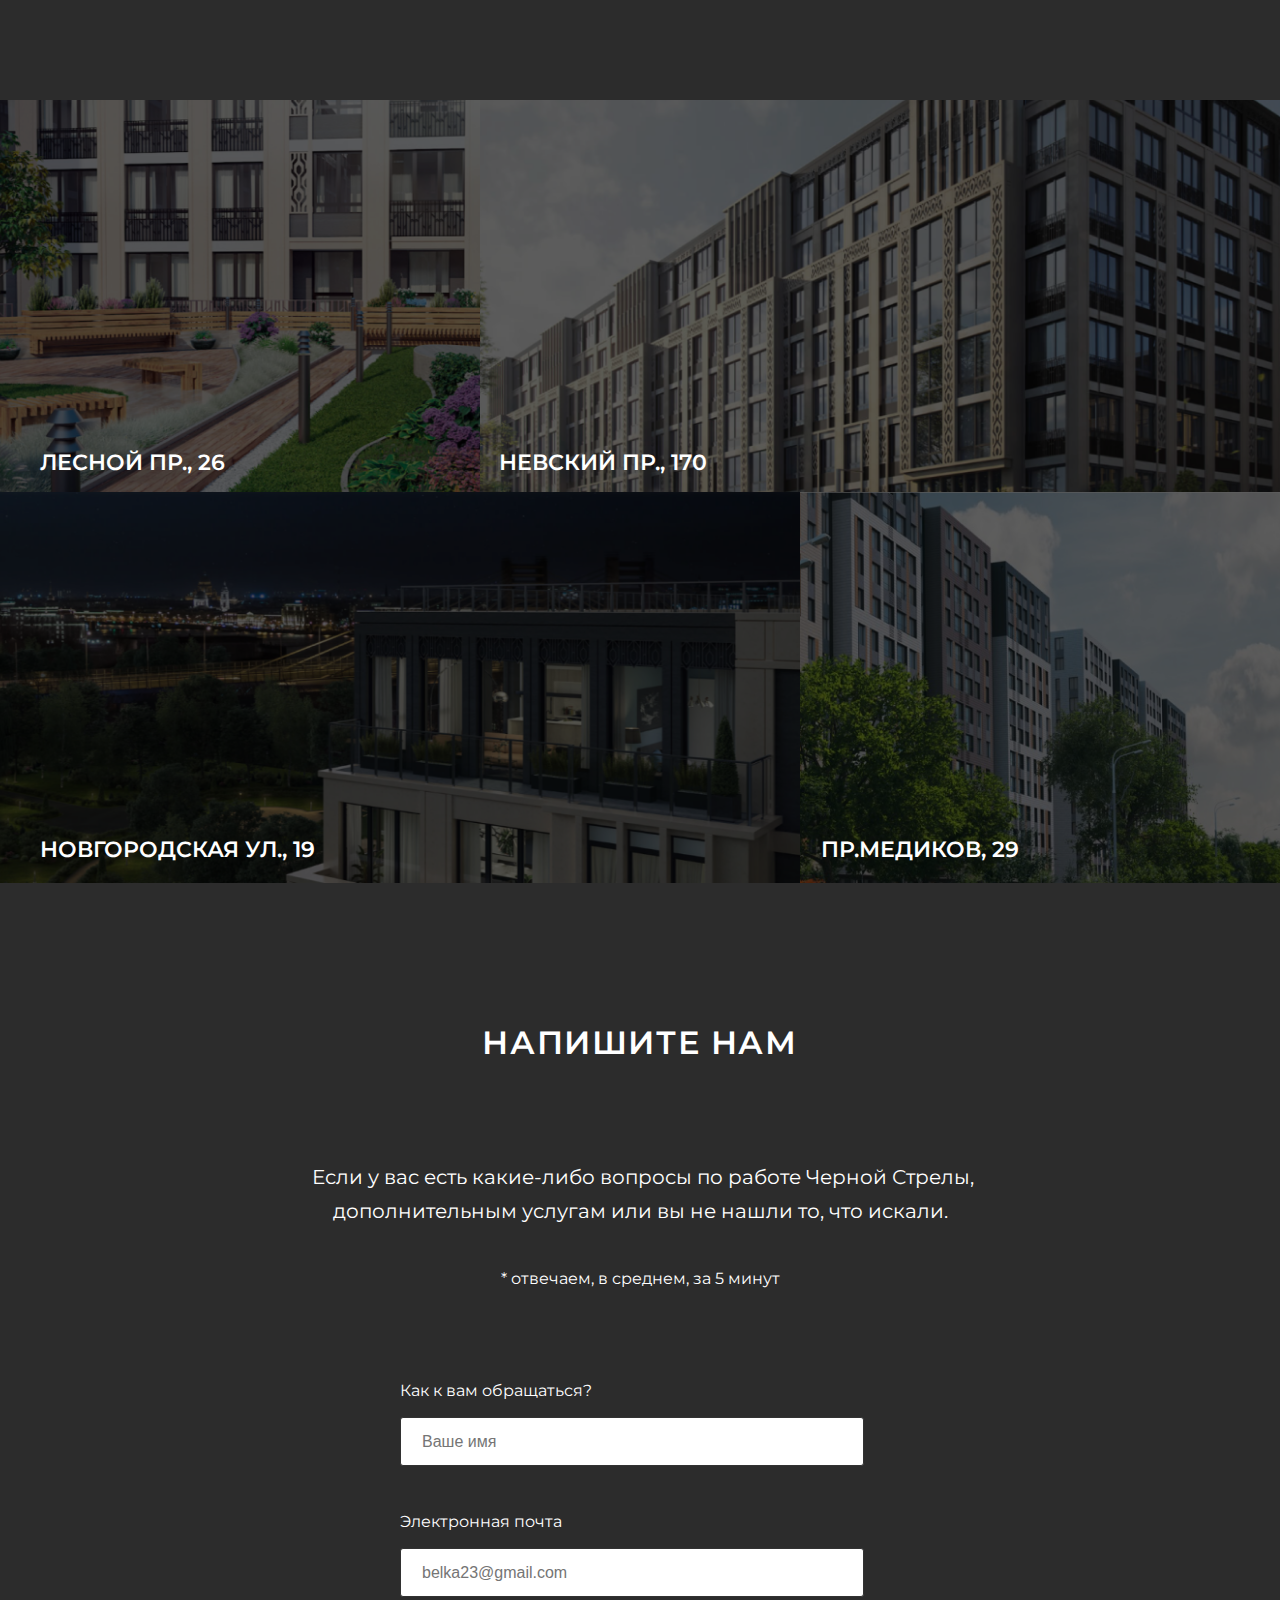
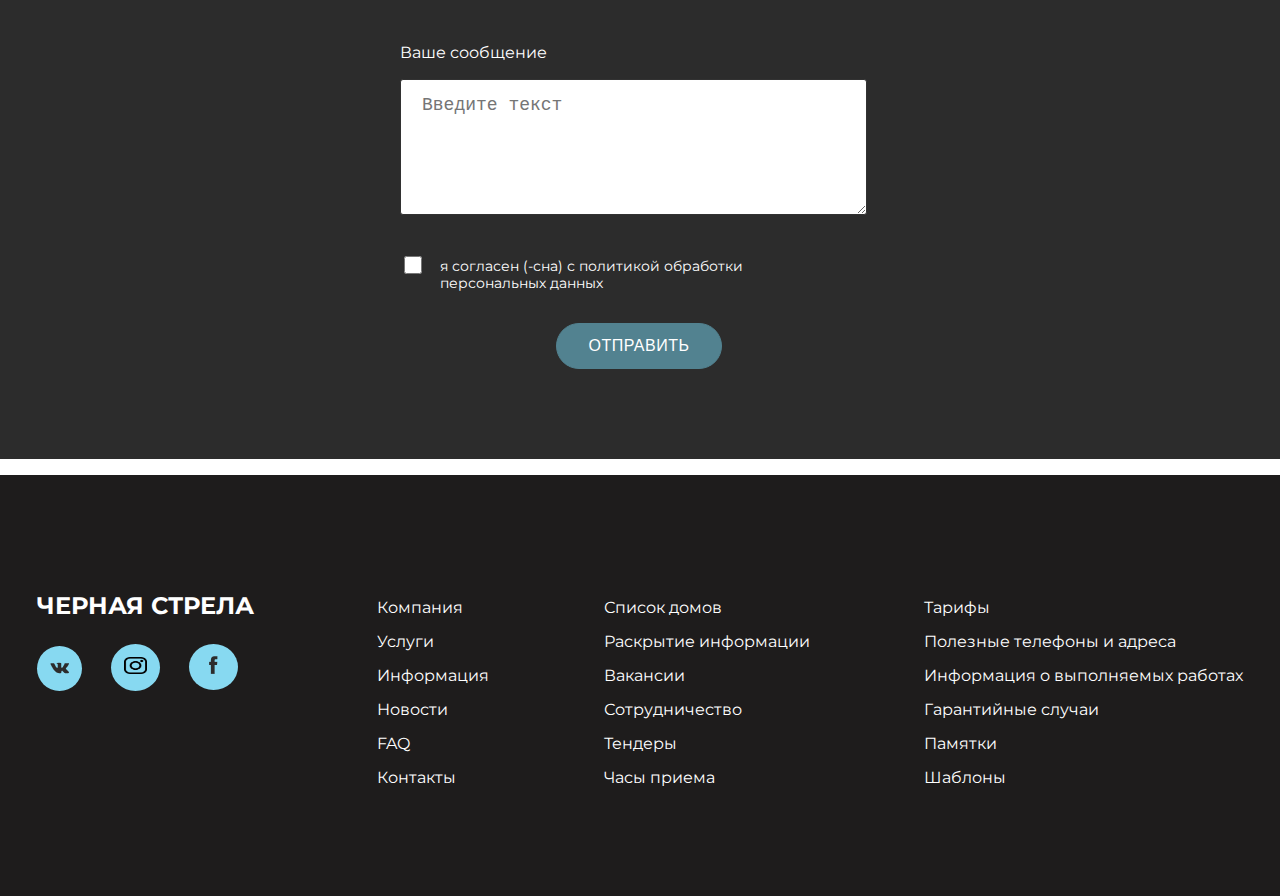
==== commit 3ccdc0bf: "11commit" ====
--- a/index.html
+++ b/index.html
@@ -2,6 +2,7 @@
 <html lang="en">
 <head>
 	<meta charset="UTF-8">
+	<meta name="viewport" content="width=device-width, initial-scale=1.0">
 	<title>Black Arrow</title>
 	<link rel="stylesheet" href="css/main.css">
 	<link href="https://fonts.googleapis.com/css?family=Montserrat&display=swap" rel="stylesheet">
@@ -228,7 +229,9 @@
 			<h3>Черная стрела</h3>
 		    </div>
             <div class="img_row">
-            	<img src="img/social.png" alt="">
+            	<a href=" https://vk.com"><img src="img/Vector_1.png" alt=""></a>
+				<a href=" https://www.instagram.com"><img src="img/insta.png" width="23px" height="17px" alt=""></a>
+				<a href=" https://www.facebook.com"><img src="img/Vector_3.png" alt=""></a>
             </div>
      	</div>
         <div class="list_info">
@@ -292,7 +295,9 @@
         	</div>
        
         	<div class="s_img_row">
-            	<img src="img/social.png" alt="">
+            	<a href=" https://vk.com"><img src="img/Vector_1.png" alt=""></a>
+				<a href=" https://www.instagram.com"><img src="img/insta.png" width="23px" height="17px" alt=""></a>
+				<a href=" https://www.facebook.com"><img src="img/Vector_3.png" alt=""></a>
             </div>
         </div>
      </footer> 
--- a/css/main.css
+++ b/css/main.css
@@ -1,3 +1,4 @@
+
 body {
 	padding: 0;
 	margin: 0;
@@ -6,10 +7,7 @@
 * {
 	box-sizing: border-box;
 }
- header {
-	
-
-}
+
 .head {
 	width: 100%;
 	height: 750px;
@@ -30,8 +28,8 @@
 .navigate {
 	width: 100%;
 	height: 20px;
-	padding-right: 200px;
-	padding-left: 200px;
+	padding-right: 100px;
+	padding-left: 100px;
 }
 .navigate ul {
 	display: flex;
@@ -39,9 +37,10 @@
 }
 .navigate ul li {
 	flex: 2;
-	list-style: none;
+	list-style: none; 
     display: flex;
-	justify-content: center;
+	justify-content: space-around;
+
 }
 .navigate a {
 	color: #fff;
@@ -186,7 +185,6 @@
     text-align: left;
 }
 .box svg {
-	display: ;
 	margin-top: 60px;
     margin-left: 240px;
 }
@@ -429,6 +427,7 @@
 	background-color: #1e1c1c;
 	display: flex;
 	justify-content: space-around;
+
 }
 .left_sidebar {
     margin-top: 92px;
@@ -446,6 +445,20 @@
     align-items: center;
     text-transform: uppercase;
 }
+.img_row {
+
+}
+.img_row > a {
+	display: inline-block;
+	background: #87D9F1;
+	padding: 13px;
+	border-radius: 50%;
+	margin-right: 25px;
+	margin-bottom: 44px;
+}
+.img_row > a:last-child {
+	padding: 12px 20px 12px 20px;
+}
 .list_info {
 	padding-top: 105px;
 	padding-bottom: 80px;
@@ -486,7 +499,8 @@
 .s_footer {
 	display: none;
 }
-@media (max-width: 575.98px){
+
+@media screen and (max-width: 575.98px){
    .blockwrapp {
    	display: none;
    } 
@@ -810,7 +824,62 @@
     text-decoration: none;
 }
 .s_img_row {
-	margin-top: 15px;
+	margin-top: 12px;
 	margin-bottom: 25px;
+	padding: 0;
+}
+.s_img_row > a {
+	display: inline-block;
+	background: #87D9F1;
+	padding: 13px;
+	border-radius: 50%;
+	margin-right: 25px;
+	margin-bottom: 44px;
+}
+.s_img_row > a:last-child {
+	padding: 12px 20px 12px 20px;
+}
+@media (min-width: 576px) and (max-width: 991.98px){
+
+.navigate {
+	width: 900px;
+	display: flex;
+	justify-content: center;
+	margin-left: 30px;
+}
+.navigate ul {
+    
+	
+}
+.navigate ul li {
+	padding-left: 6rem;
+    flex: ;
+    
+}
+.navigate a {
+	font-size: 14px;
+}
+.main_info {
+	margin-left: -10%;
+}
+.infoblock {
+	width: 250px;
+	height: 125px;
+}
+.box span {
+	width: 210px;
+	height: 40px;
+    font-size: 15px;
+    padding-top: 20px;
+}
+.box svg {
+	margin-top: 50px;
+    margin-left: 180px;
+}
+.footer {
+	justify-content: space-around;
+}
+.left_sidebar {
+ margin-left: 12%;
 }
 }